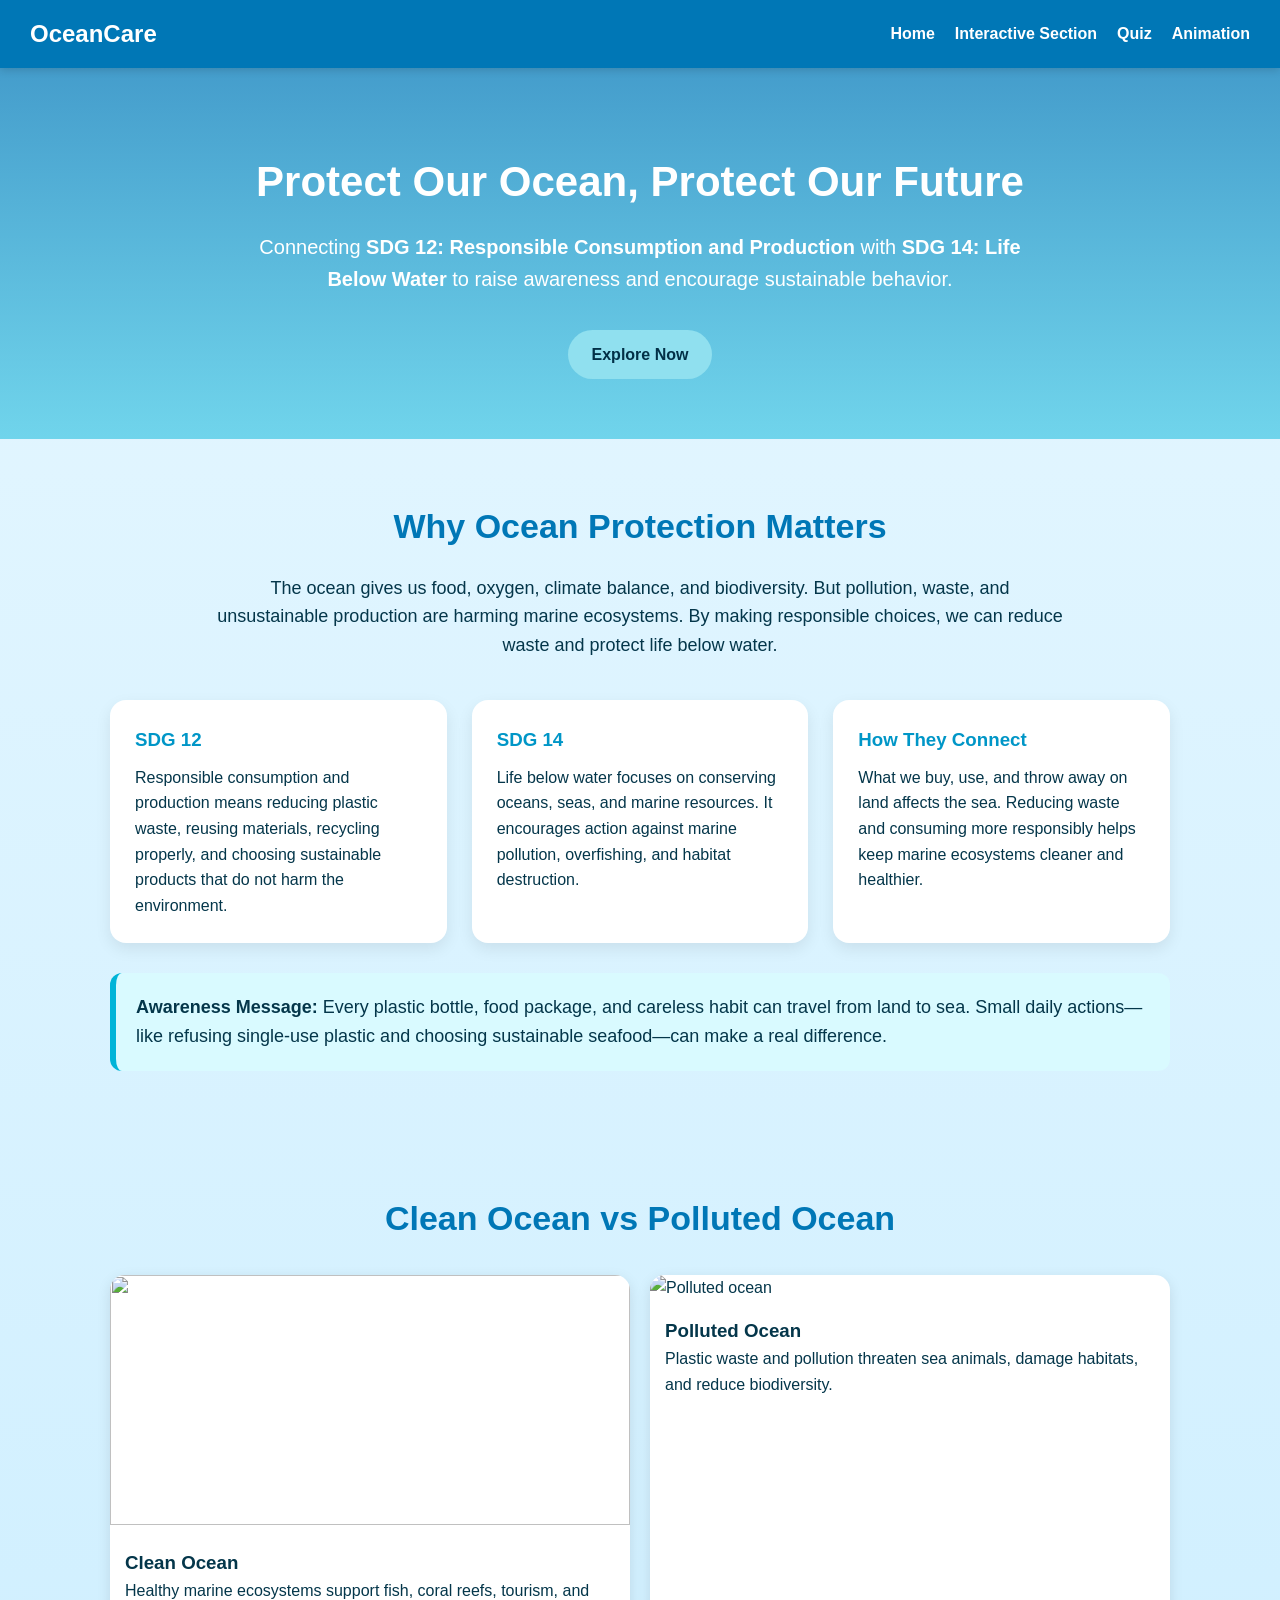
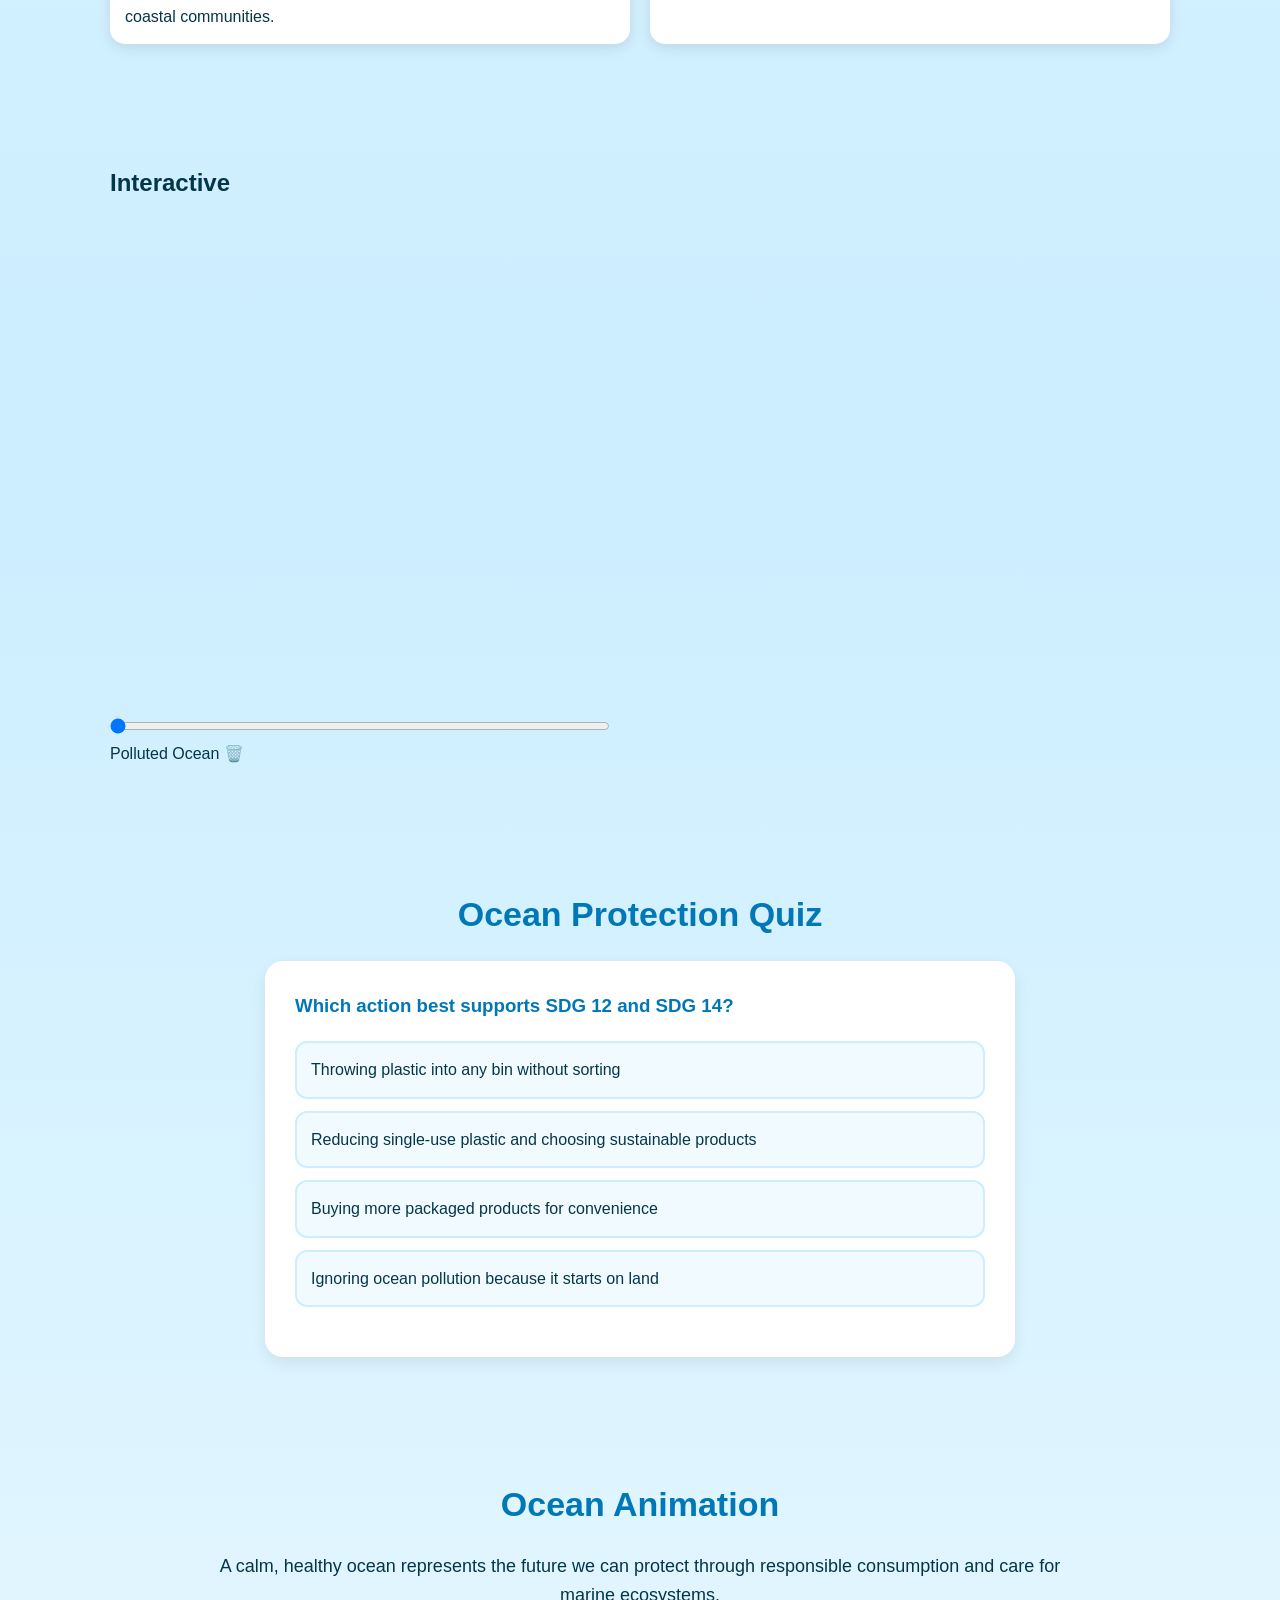
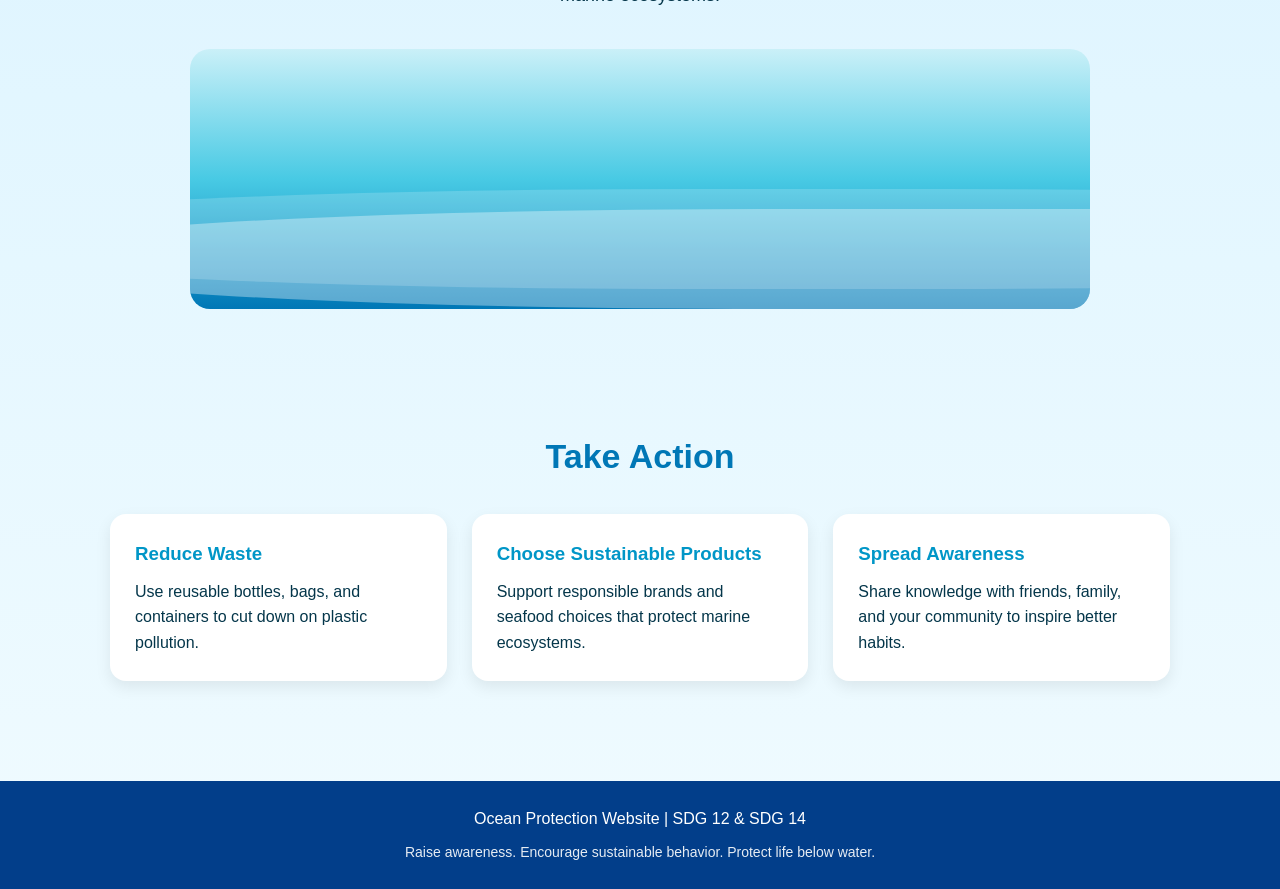
==== index.html @ c3609b90 "Update index.html" ====
<!DOCTYPE html>
<html lang="en">
<head>
  <meta charset="UTF-8" />
  <meta name="viewport" content="width=device-width, initial-scale=1.0" />
  <title>Ocean Protection | SDG 12 & SDG 14</title>
  <style>
    * {
      margin: 0;
      padding: 0;
      box-sizing: border-box;
      scroll-behavior: smooth;
      font-family: Arial, sans-serif;
    }

    body {
      background: linear-gradient(to bottom, #e6f7ff, #cceeff, #f0fbff);
      color: #04364a;
      line-height: 1.6;
    }

    nav {
      position: sticky;
      top: 0;
      z-index: 1000;
      background: #0077b6;
      padding: 15px 30px;
      display: flex;
      justify-content: space-between;
      align-items: center;
      box-shadow: 0 2px 8px rgba(0,0,0,0.15);
    }

    nav h1 {
      color: white;
      font-size: 24px;
    }

    nav ul {
      list-style: none;
      display: flex;
      gap: 20px;
    }

    nav ul li a {
      text-decoration: none;
      color: white;
      font-weight: bold;
      transition: 0.3s;
    }

    nav ul li a:hover {
      color: #caf0f8;
    }

    header {
      text-align: center;
      padding: 80px 20px 60px;
      background: linear-gradient(rgba(0,119,182,0.7), rgba(0,180,216,0.5)),
        url('[images.unsplash.com](https://images.unsplash.com/photo-1507525428034-b723cf961d3e?auto=format&fit=crop&w=1400&q=80)') center/cover no-repeat;
      color: white;
    }

    header h2 {
      font-size: 42px;
      margin-bottom: 15px;
    }

    header p {
      font-size: 20px;
      max-width: 800px;
      margin: 0 auto 20px;
    }

    .btn {
      display: inline-block;
      margin-top: 15px;
      background: #90e0ef;
      color: #023047;
      padding: 12px 24px;
      border-radius: 30px;
      text-decoration: none;
      font-weight: bold;
      transition: 0.3s;
    }

    .btn:hover {
      background: #caf0f8;
      transform: scale(1.05);
    }

    section {
      padding: 60px 20px;
      max-width: 1100px;
      margin: auto;
    }

    h2.section-title {
      text-align: center;
      font-size: 34px;
      margin-bottom: 20px;
      color: #0077b6;
    }

    .intro-text {
      text-align: center;
      max-width: 850px;
      margin: 0 auto 40px;
      font-size: 18px;
    }

    .cards {
      display: grid;
      grid-template-columns: repeat(auto-fit, minmax(260px, 1fr));
      gap: 25px;
      margin-top: 30px;
    }

    .card {
      background: white;
      border-radius: 16px;
      padding: 25px;
      box-shadow: 0 6px 16px rgba(0,0,0,0.08);
      transition: transform 0.3s;
    }

    .card:hover {
      transform: translateY(-6px);
    }

    .card h3 {
      color: #0096c7;
      margin-bottom: 10px;
    }

    .awareness-box {
      background: #d9faff;
      border-left: 6px solid #00b4d8;
      padding: 20px;
      border-radius: 12px;
      margin-top: 30px;
      font-size: 18px;
    }

    .image-row {
      display: grid;
      grid-template-columns: repeat(auto-fit, minmax(280px, 1fr));
      gap: 20px;
      margin-top: 30px;
    }

    .image-card {
      background: white;
      border-radius: 15px;
      overflow: hidden;
      box-shadow: 0 4px 14px rgba(0,0,0,0.1);
    }

    .image-card img {
      width: 100%;
      height: 250px;
      object-fit: cover;
    }

    .image-card .caption {
      padding: 15px;
    }

    .interactive-box {
      background: white;
      border-radius: 18px;
      padding: 30px;
      box-shadow: 0 6px 16px rgba(0,0,0,0.08);
    }

    .slider-container {
      margin-top: 30px;
      text-align: center;
    }

    .compare-image {
      width: 100%;
      max-width: 700px;
      height: 400px;
      margin: 20px auto;
      border-radius: 18px;
      background-size: cover;
      background-position: center;
      transition: background-image 0.4s ease;
      box-shadow: 0 6px 18px rgba(0,0,0,0.15);
    }

    input[type="range"] {
      width: 80%;
      max-width: 500px;
    }

    .quiz-box {
      background: white;
      border-radius: 18px;
      padding: 30px;
      box-shadow: 0 6px 16px rgba(0,0,0,0.08);
      max-width: 750px;
      margin: auto;
    }

    .quiz-box h3 {
      margin-bottom: 20px;
      color: #0077b6;
    }

    .quiz-option {
      display: block;
      background: #f1fbff;
      border: 2px solid #ccefff;
      padding: 14px;
      border-radius: 12px;
      margin: 12px 0;
      cursor: pointer;
      transition: 0.3s;
    }

    .quiz-option:hover {
      background: #dff6ff;
    }

    #quiz-result {
      margin-top: 20px;
      font-weight: bold;
      font-size: 18px;
    }

    .animation-section {
      text-align: center;
    }

    .ocean-scene {
      position: relative;
      width: 100%;
      max-width: 900px;
      height: 260px;
      margin: 30px auto 0;
      border-radius: 20px;
      overflow: hidden;
      background: linear-gradient(to top, #0077b6, #48cae4, #caf0f8);
    }

    .wave {
      position: absolute;
      width: 200%;
      height: 100px;
      background: rgba(255,255,255,0.35);
      border-radius: 43%;
      animation: waveMove 8s linear infinite;
    }

    .wave1 {
      bottom: 0;
      left: -20%;
    }

    .wave2 {
      bottom: 20px;
      left: -30%;
      opacity: 0.5;
      animation-duration: 12s;
    }

    .fish {
      position: absolute;
      font-size: 40px;
      animation: swim 10s linear infinite;
    }

    .fish1 {
      top: 70px;
      left: -10%;
    }

    .fish2 {
      top: 140px;
      left: -20%;
      animation-duration: 14s;
    }

    @keyframes waveMove {
      from { transform: translateX(0); }
      to { transform: translateX(-50%); }
    }

    @keyframes swim {
      from { transform: translateX(0); }
      to { transform: translateX(1200px); }
    }

    footer {
      text-align: center;
      background: #023e8a;
      color: white;
      padding: 25px;
      margin-top: 40px;
    }

    .small-note {
      font-size: 14px;
      margin-top: 10px;
      opacity: 0.9;
    }

    @media (max-width: 768px) {
      nav {
        flex-direction: column;
        gap: 10px;
      }

      nav ul {
        flex-wrap: wrap;
        justify-content: center;
      }

      header h2 {
        font-size: 30px;
      }

      header p {
        font-size: 17px;
      }
    }
  </style>
</head>
<body>

  <nav>
    <h1>OceanCare</h1>
    <ul>
      <li><a href="#home">Home</a></li>
      <li><a href="#interactive">Interactive Section</a></li>
      <li><a href="#quiz">Quiz</a></li>
      <li><a href="#animation">Animation</a></li>
    </ul>
  </nav>

  <header id="home">
    <h2>Protect Our Ocean, Protect Our Future</h2>
    <p>
      Connecting <strong>SDG 12: Responsible Consumption and Production</strong> with
      <strong>SDG 14: Life Below Water</strong> to raise awareness and encourage sustainable behavior.
    </p>
    <a href="#interactive" class="btn">Explore Now</a>
  </header>

  <section>
    <h2 class="section-title">Why Ocean Protection Matters</h2>
    <p class="intro-text">
      The ocean gives us food, oxygen, climate balance, and biodiversity. But pollution, waste,
      and unsustainable production are harming marine ecosystems. By making responsible choices,
      we can reduce waste and protect life below water.
    </p>

    <div class="cards">
      <div class="card">
        <h3>SDG 12</h3>
        <p>
          Responsible consumption and production means reducing plastic waste, reusing materials,
          recycling properly, and choosing sustainable products that do not harm the environment.
        </p>
      </div>

      <div class="card">
        <h3>SDG 14</h3>
        <p>
          Life below water focuses on conserving oceans, seas, and marine resources. It encourages
          action against marine pollution, overfishing, and habitat destruction.
        </p>
      </div>

      <div class="card">
        <h3>How They Connect</h3>
        <p>
          What we buy, use, and throw away on land affects the sea. Reducing waste and consuming
          more responsibly helps keep marine ecosystems cleaner and healthier.
        </p>
      </div>
    </div>

    <div class="awareness-box">
      <strong>Awareness Message:</strong> Every plastic bottle, food package, and careless habit
      can travel from land to sea. Small daily actions—like refusing single-use plastic and choosing
      sustainable seafood—can make a real difference.
    </div>
  </section>

  <section>
    <h2 class="section-title">Clean Ocean vs Polluted Ocean</h2>

    <div class="image-row">
      <div class="image-card">
        <img src="https://dynamic-media-cdn.tripadvisor.com/media/photo-o/21/6b/eb/54/very-clean-beach-and.jpg?w=900&h=500&s=1">
        <div class="caption">
          <h3>Clean Ocean</h3>
          <p>Healthy marine ecosystems support fish, coral reefs, tourism, and coastal communities.</p>
        </div>
      </div>

      <div class="image-card">
        <img src="https://cleanwater.org/sites/default/files/images/actions/RI_plastic%20on%20beach_canva.jpg" alt="Polluted ocean">
        <div class="caption">
          <h3>Polluted Ocean</h3>
          <p>Plastic waste and pollution threaten sea animals, damage habitats, and reduce biodiversity.</p>
        </div>
      </div>
    </div>
  </section>

 <section id="interactive">
    <h2>Interactive</h2>

    <div style="position: relative; width: 100%; height: 500px; overflow: hidden; border-radius: 10px;">
    
      <div style="position: absolute; width: 100%; height: 100%; background-image: url('https://images.theconversation.com/files/178220/original/file-20170714-14254-10i1c3m.jpg?ixlib=rb-4.1.0&q=45&auto=format&w=1000&fit=clip'); background-size: cover; background-position: center;"></div>

      <div id="compareImage" style="position: absolute; width: 100%; height: 100%; background-image: url('https://images.theconversation.com/files/178221/original/file-20170714-14287-8jwo9p.jpg?ixlib=rb-4.1.0&q=45&auto=format&w=1000&fit=clip'); background-size: cover; background-position: center; clip-path: inset(0 100% 0 0); border-right: 2px solid white;"></div>
    
    </div>

    <input type="range" id="slider" min="0" max="100" value="0" style="width: 100%; margin-top: 15px;"
      oninput="
        const val = this.value;
        document.getElementById('compareImage').style.clipPath = 'inset(0 ' + (100 - val) + '% 0 0)';
        document.getElementById('text').innerText = val > 50 ? 'Clean Ocean 🌊' : 'Polluted Ocean 🗑️';
      ">

    <p id="text">Polluted Ocean 🗑️</p>
  </section>
  <section id="quiz">
    <h2 class="section-title">Ocean Protection Quiz</h2>
    <div class="quiz-box">
      <h3>Which action best supports SDG 12 and SDG 14?</h3>

      <div class="quiz-option" onclick="checkAnswer(false)">
        Throwing plastic into any bin without sorting
      </div>

      <div class="quiz-option" onclick="checkAnswer(true)">
        Reducing single-use plastic and choosing sustainable products
      </div>

      <div class="quiz-option" onclick="checkAnswer(false)">
        Buying more packaged products for convenience
      </div>

      <div class="quiz-option" onclick="checkAnswer(false)">
        Ignoring ocean pollution because it starts on land
      </div>

      <p id="quiz-result"></p>
    </div>
  </section>

  <section id="animation" class="animation-section">
    <h2 class="section-title">Ocean Animation</h2>
    <p class="intro-text">
      A calm, healthy ocean represents the future we can protect through responsible consumption and care for marine ecosystems.
    </p>

    <div class="ocean-scene">
      <div class="fish fish1">🐟</div>
      <div class="fish fish2">🐠</div>
      <div class="wave wave1"></div>
      <div class="wave wave2"></div>
    </div>
  </section>

  <section>
    <h2 class="section-title">Take Action</h2>
    <div class="cards">
      <div class="card">
        <h3>Reduce Waste</h3>
        <p>Use reusable bottles, bags, and containers to cut down on plastic pollution.</p>
      </div>

      <div class="card">
        <h3>Choose Sustainable Products</h3>
        <p>Support responsible brands and seafood choices that protect marine ecosystems.</p>
      </div>

      <div class="card">
        <h3>Spread Awareness</h3>
        <p>Share knowledge with friends, family, and your community to inspire better habits.</p>
      </div>
    </div>
  </section>

  <footer>
    <p>Ocean Protection Website | SDG 12 & SDG 14</p>
    <p class="small-note">Raise awareness. Encourage sustainable behavior. Protect life below water.</p>
  </footer>

  <script>
    const slider = document.getElementById("pollutionSlider");
    const compareImage = document.getElementById("compareImage");
    const sliderText = document.getElementById("sliderText");

    slider.addEventListener("input", function () {
      if (slider.value < 50) {
        compareImage.style.backgroundImage =
          "url('https://images.theconversation.com/files/178220/original/file-20170714-14254-10i1c3m.jpg?ixlib=rb-4.1.0&q=45&auto=format&w=1000&fit=clip')";
        sliderText.innerHTML = "Status: Clean Ocean 🌊";
      } else {
        compareImage.style.backgroundImage =
          "url('https://images.theconversation.com/files/178221/original/file-20170714-14287-8jwo9p.jpg?ixlib=rb-4.1.0&q=45&auto=format&w=1000&fit=clip')";
        sliderText.innerHTML = "Status: Polluted Ocean 🗑️";
      }
    });

    function checkAnswer(correct) {
      const result = document.getElementById("quiz-result");
      if (correct) {
        result.innerHTML = "Correct! Responsible consumption helps protect marine life.";
        result.style.color = "green";
      } else {
        result.innerHTML = "Not quite. Think about actions that reduce waste and protect the ocean.";
        result.style.color = "red";
      }
    }
  </script>

</body>
</html>
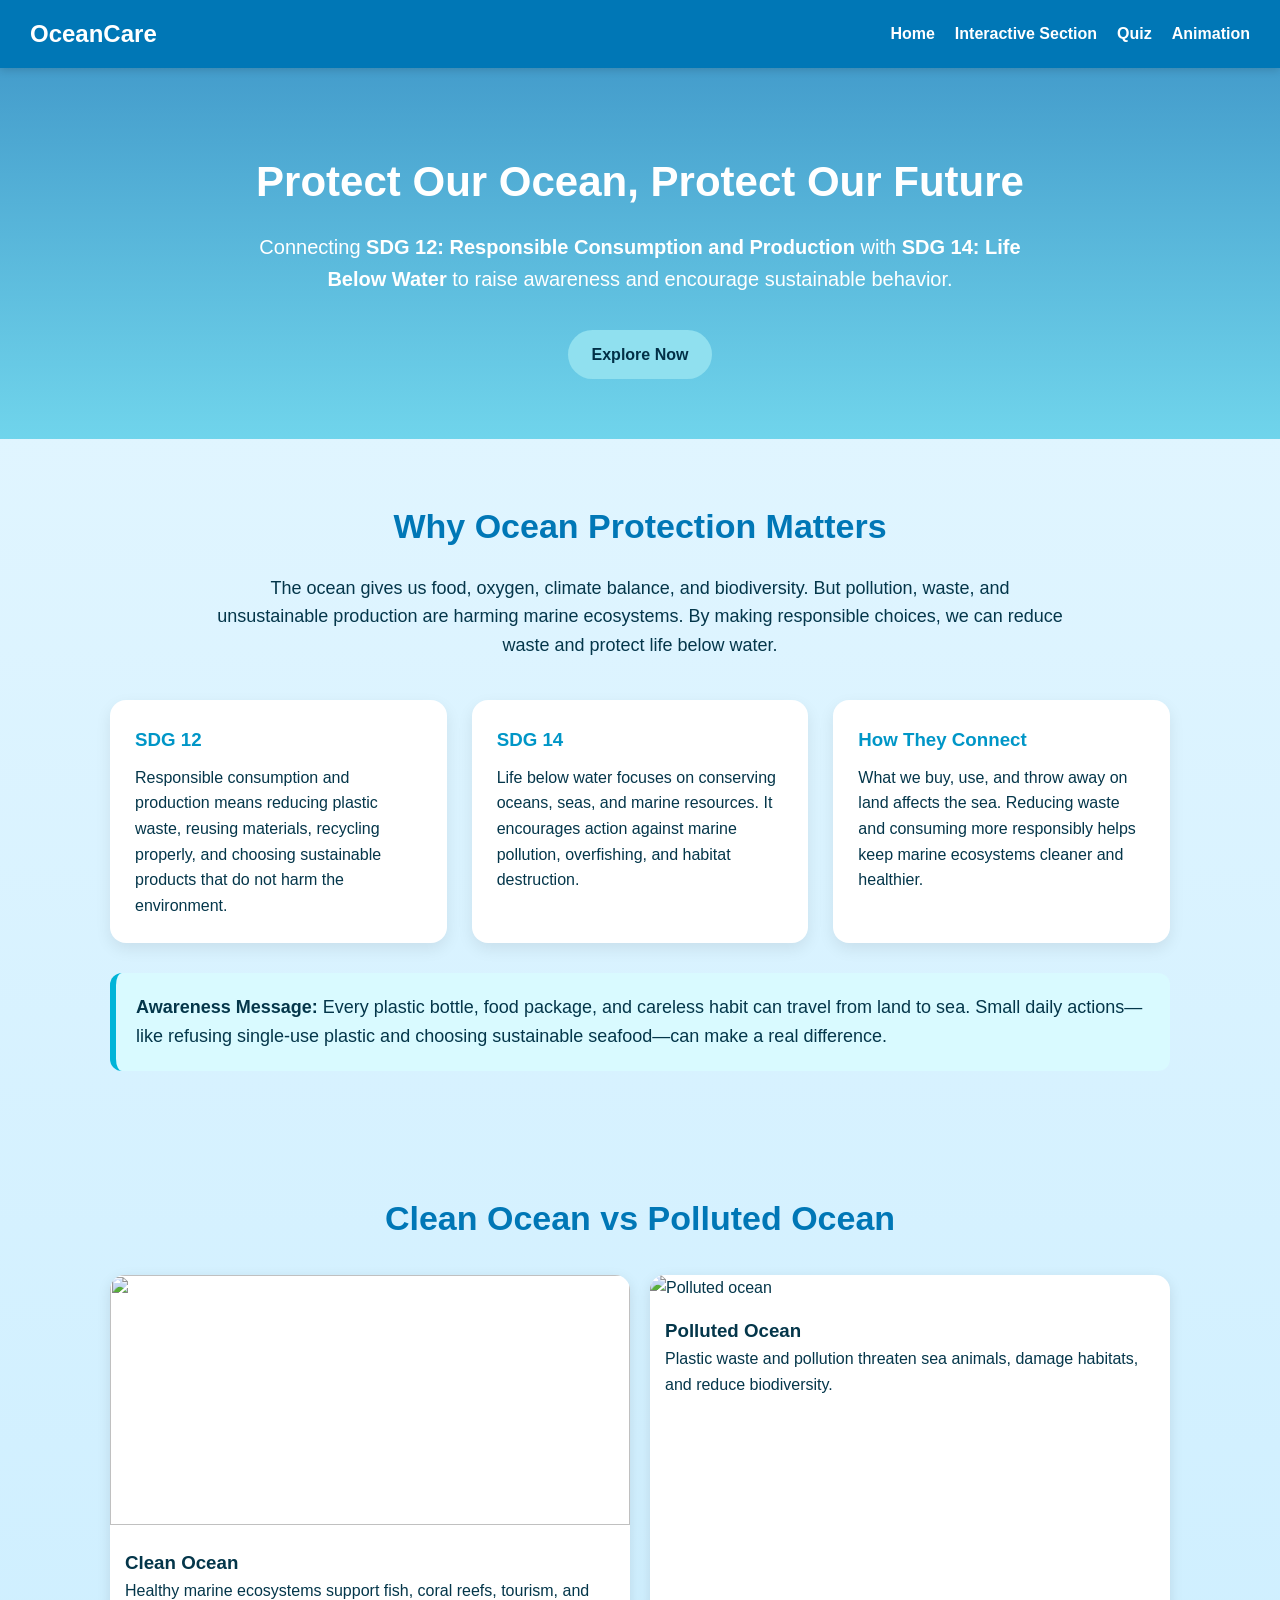
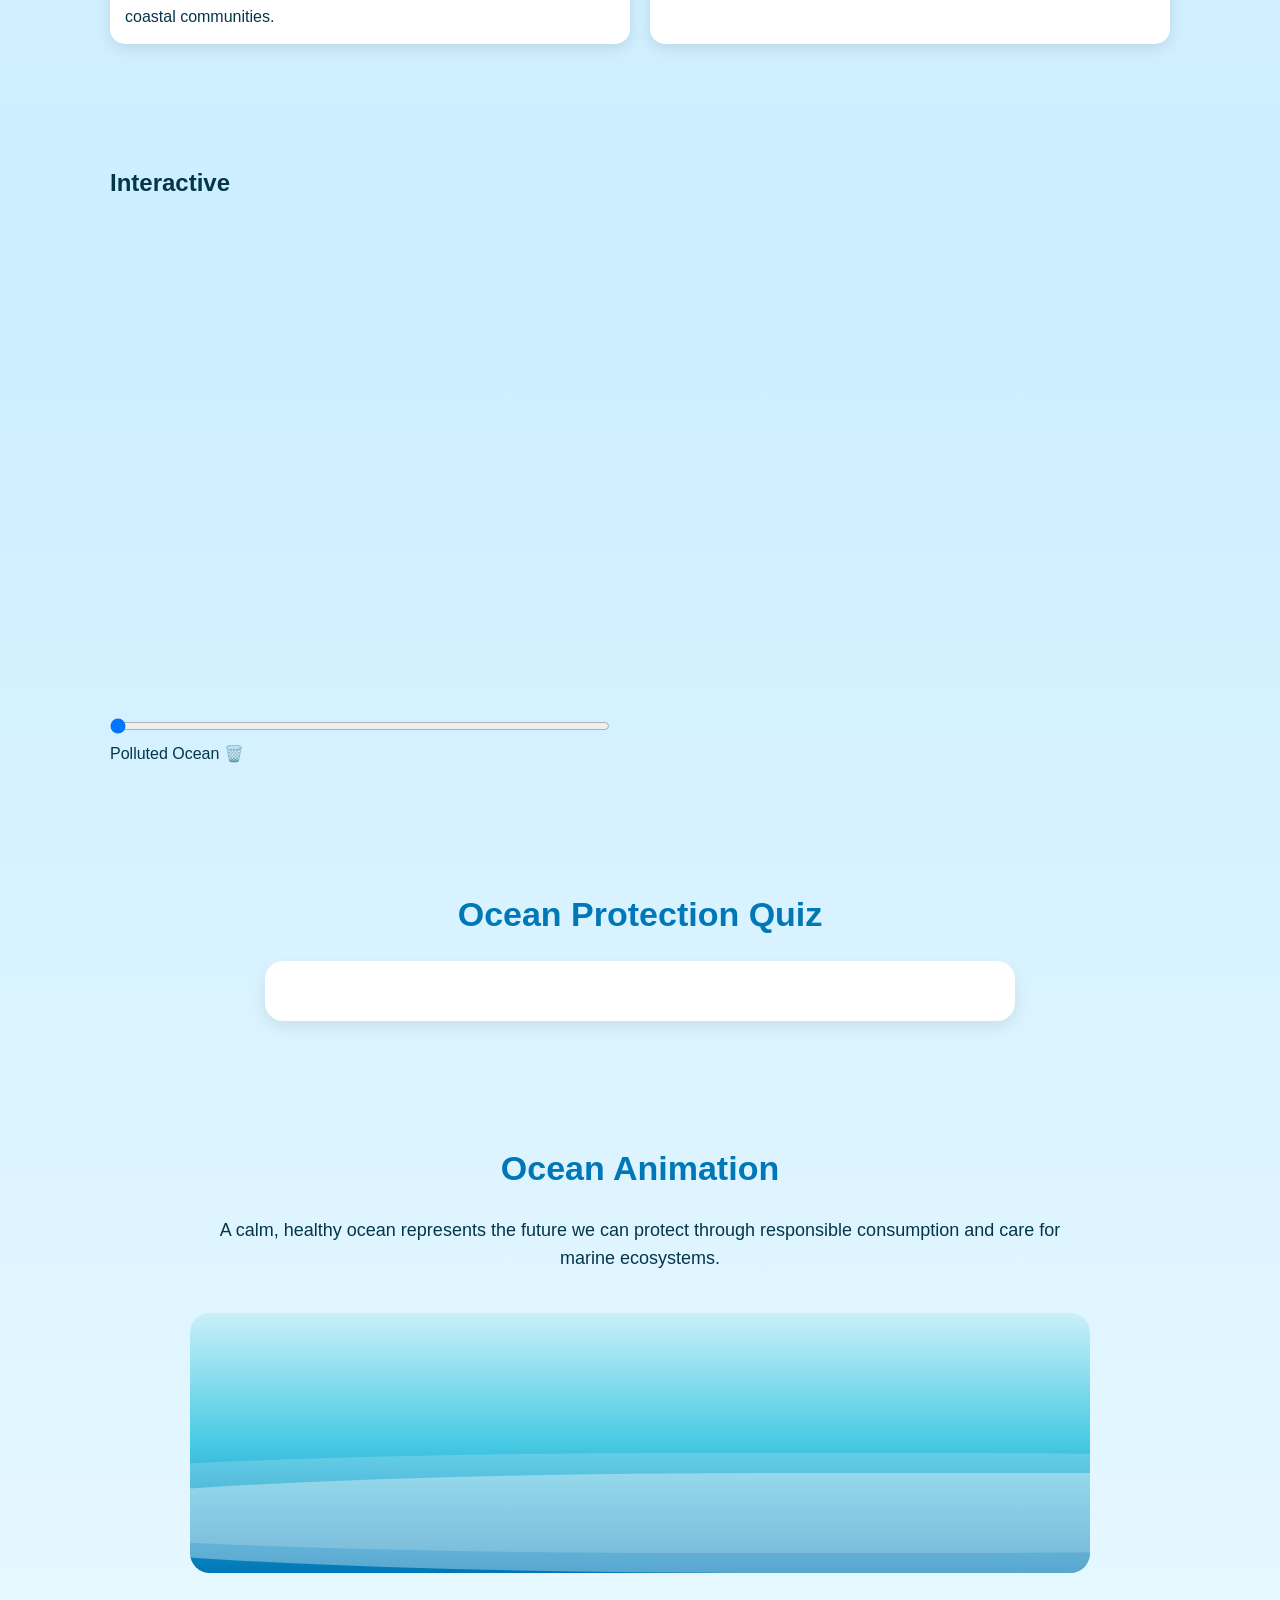
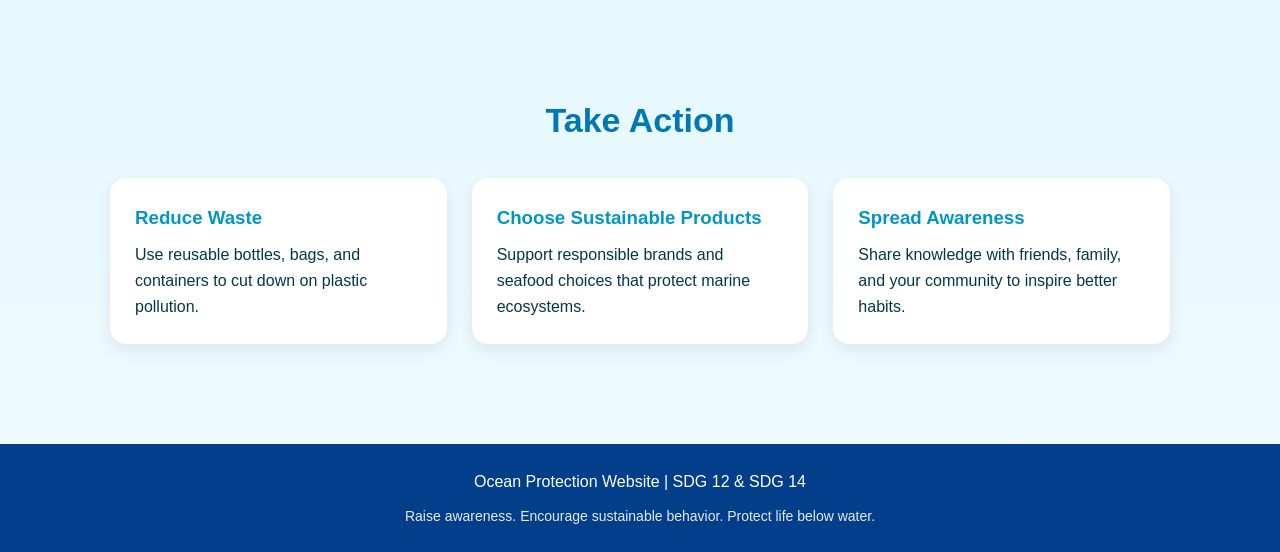
==== commit ec0fac9f: "Update index.html" ====
--- a/index.html
+++ b/index.html
@@ -432,30 +432,24 @@
 
     <p id="text">Polluted Ocean 🗑️</p>
   </section>
-  <section id="quiz">
-    <h2 class="section-title">Ocean Protection Quiz</h2>
-    <div class="quiz-box">
-      <h3>Which action best supports SDG 12 and SDG 14?</h3>
-
-      <div class="quiz-option" onclick="checkAnswer(false)">
-        Throwing plastic into any bin without sorting
-      </div>
-
-      <div class="quiz-option" onclick="checkAnswer(true)">
-        Reducing single-use plastic and choosing sustainable products
-      </div>
-
-      <div class="quiz-option" onclick="checkAnswer(false)">
-        Buying more packaged products for convenience
-      </div>
-
-      <div class="quiz-option" onclick="checkAnswer(false)">
-        Ignoring ocean pollution because it starts on land
-      </div>
-
-      <p id="quiz-result"></p>
-    </div>
-  </section>
+<section id="quiz">
+  <h2 class="section-title">Ocean Protection Quiz</h2>
+  
+  <!-- 測驗進度顯示 -->
+  <p id="quiz-progress" style="text-align:center; color:#666; margin-bottom: 10px;"></p>
+
+  <div class="quiz-box" id="quiz-container">
+    <!-- JavaScript 會在這裡動態產生題目 -->
+  </div>
+
+  <!-- 結果顯示區 (預設隱藏) -->
+  <div id="quiz-summary" class="quiz-box" style="display:none;">
+    <h3 id="final-score-title">Quiz Completed!</h3>
+    <p id="final-score-text" style="font-size: 28px; font-weight: bold; color: #0077b6; text-align: center; margin: 20px 0;"></p>
+    <p id="feedback-message" style="text-align: center; margin-bottom: 20px;"></p>
+    <button onclick="OceanQuiz.init()" class="quiz-option" style="text-align:center; width:100%; background:#0077b6; color:white;">Try Again</button>
+  </div>
+</section>
 
   <section id="animation" class="animation-section">
     <h2 class="section-title">Ocean Animation</h2>
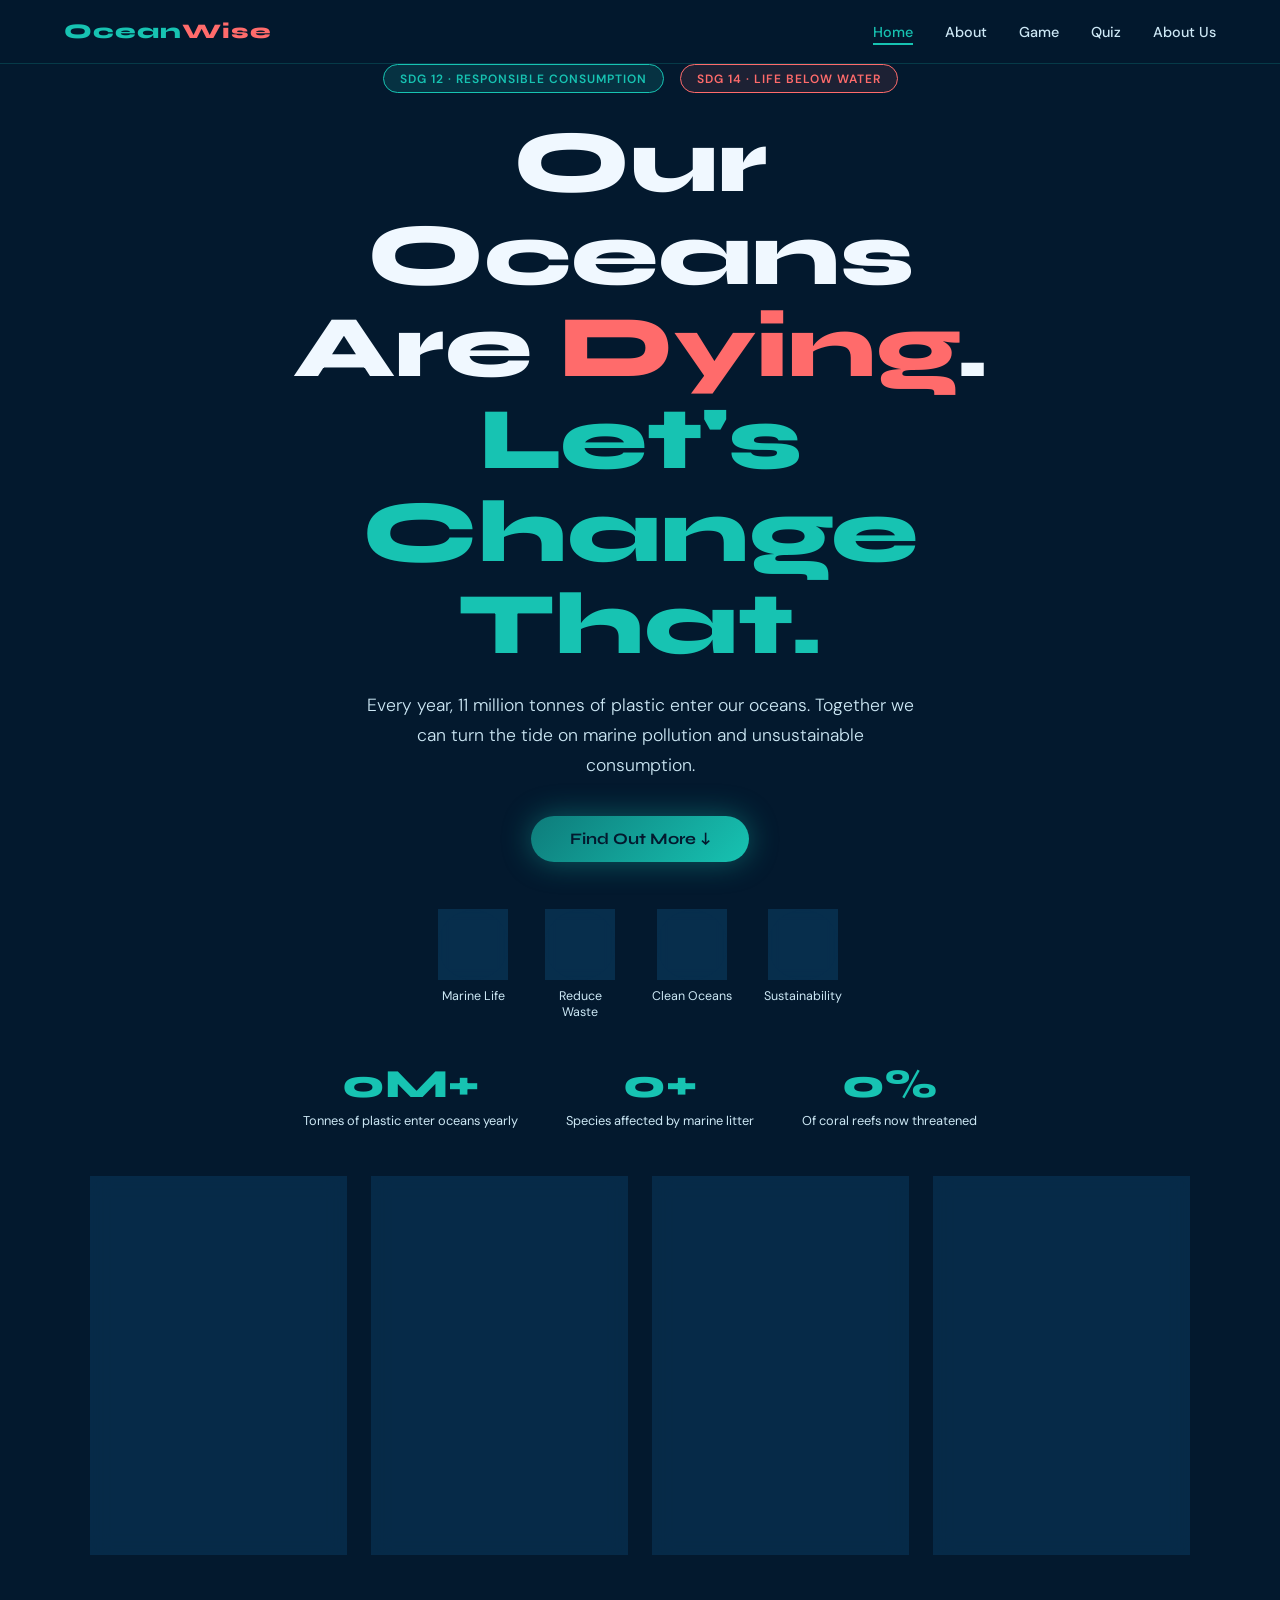
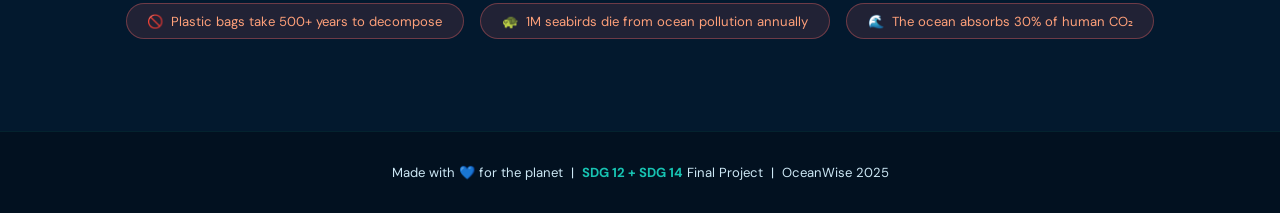
==== commit f2f462a6: "Update and rename home.html to index.html" ====
--- a/index.html
+++ b/index.html
@@ -1,523 +1,115 @@
 <!DOCTYPE html>
 <html lang="en">
 <head>
-  <meta charset="UTF-8" />
-  <meta name="viewport" content="width=device-width, initial-scale=1.0" />
-  <title>Ocean Protection | SDG 12 & SDG 14</title>
-  <style>
-    * {
-      margin: 0;
-      padding: 0;
-      box-sizing: border-box;
-      scroll-behavior: smooth;
-      font-family: Arial, sans-serif;
-    }
-
-    body {
-      background: linear-gradient(to bottom, #e6f7ff, #cceeff, #f0fbff);
-      color: #04364a;
-      line-height: 1.6;
-    }
-
-    nav {
-      position: sticky;
-      top: 0;
-      z-index: 1000;
-      background: #0077b6;
-      padding: 15px 30px;
-      display: flex;
-      justify-content: space-between;
-      align-items: center;
-      box-shadow: 0 2px 8px rgba(0,0,0,0.15);
-    }
-
-    nav h1 {
-      color: white;
-      font-size: 24px;
-    }
-
-    nav ul {
-      list-style: none;
-      display: flex;
-      gap: 20px;
-    }
-
-    nav ul li a {
-      text-decoration: none;
-      color: white;
-      font-weight: bold;
-      transition: 0.3s;
-    }
-
-    nav ul li a:hover {
-      color: #caf0f8;
-    }
-
-    header {
-      text-align: center;
-      padding: 80px 20px 60px;
-      background: linear-gradient(rgba(0,119,182,0.7), rgba(0,180,216,0.5)),
-        url('[images.unsplash.com](https://images.unsplash.com/photo-1507525428034-b723cf961d3e?auto=format&fit=crop&w=1400&q=80)') center/cover no-repeat;
-      color: white;
-    }
-
-    header h2 {
-      font-size: 42px;
-      margin-bottom: 15px;
-    }
-
-    header p {
-      font-size: 20px;
-      max-width: 800px;
-      margin: 0 auto 20px;
-    }
-
-    .btn {
-      display: inline-block;
-      margin-top: 15px;
-      background: #90e0ef;
-      color: #023047;
-      padding: 12px 24px;
-      border-radius: 30px;
-      text-decoration: none;
-      font-weight: bold;
-      transition: 0.3s;
-    }
-
-    .btn:hover {
-      background: #caf0f8;
-      transform: scale(1.05);
-    }
-
-    section {
-      padding: 60px 20px;
-      max-width: 1100px;
-      margin: auto;
-    }
-
-    h2.section-title {
-      text-align: center;
-      font-size: 34px;
-      margin-bottom: 20px;
-      color: #0077b6;
-    }
-
-    .intro-text {
-      text-align: center;
-      max-width: 850px;
-      margin: 0 auto 40px;
-      font-size: 18px;
-    }
-
-    .cards {
-      display: grid;
-      grid-template-columns: repeat(auto-fit, minmax(260px, 1fr));
-      gap: 25px;
-      margin-top: 30px;
-    }
-
-    .card {
-      background: white;
-      border-radius: 16px;
-      padding: 25px;
-      box-shadow: 0 6px 16px rgba(0,0,0,0.08);
-      transition: transform 0.3s;
-    }
-
-    .card:hover {
-      transform: translateY(-6px);
-    }
-
-    .card h3 {
-      color: #0096c7;
-      margin-bottom: 10px;
-    }
-
-    .awareness-box {
-      background: #d9faff;
-      border-left: 6px solid #00b4d8;
-      padding: 20px;
-      border-radius: 12px;
-      margin-top: 30px;
-      font-size: 18px;
-    }
-
-    .image-row {
-      display: grid;
-      grid-template-columns: repeat(auto-fit, minmax(280px, 1fr));
-      gap: 20px;
-      margin-top: 30px;
-    }
-
-    .image-card {
-      background: white;
-      border-radius: 15px;
-      overflow: hidden;
-      box-shadow: 0 4px 14px rgba(0,0,0,0.1);
-    }
-
-    .image-card img {
-      width: 100%;
-      height: 250px;
-      object-fit: cover;
-    }
-
-    .image-card .caption {
-      padding: 15px;
-    }
-
-    .interactive-box {
-      background: white;
-      border-radius: 18px;
-      padding: 30px;
-      box-shadow: 0 6px 16px rgba(0,0,0,0.08);
-    }
-
-    .slider-container {
-      margin-top: 30px;
-      text-align: center;
-    }
-
-    .compare-image {
-      width: 100%;
-      max-width: 700px;
-      height: 400px;
-      margin: 20px auto;
-      border-radius: 18px;
-      background-size: cover;
-      background-position: center;
-      transition: background-image 0.4s ease;
-      box-shadow: 0 6px 18px rgba(0,0,0,0.15);
-    }
-
-    input[type="range"] {
-      width: 80%;
-      max-width: 500px;
-    }
-
-    .quiz-box {
-      background: white;
-      border-radius: 18px;
-      padding: 30px;
-      box-shadow: 0 6px 16px rgba(0,0,0,0.08);
-      max-width: 750px;
-      margin: auto;
-    }
-
-    .quiz-box h3 {
-      margin-bottom: 20px;
-      color: #0077b6;
-    }
-
-    .quiz-option {
-      display: block;
-      background: #f1fbff;
-      border: 2px solid #ccefff;
-      padding: 14px;
-      border-radius: 12px;
-      margin: 12px 0;
-      cursor: pointer;
-      transition: 0.3s;
-    }
-
-    .quiz-option:hover {
-      background: #dff6ff;
-    }
-
-    #quiz-result {
-      margin-top: 20px;
-      font-weight: bold;
-      font-size: 18px;
-    }
-
-    .animation-section {
-      text-align: center;
-    }
-
-    .ocean-scene {
-      position: relative;
-      width: 100%;
-      max-width: 900px;
-      height: 260px;
-      margin: 30px auto 0;
-      border-radius: 20px;
-      overflow: hidden;
-      background: linear-gradient(to top, #0077b6, #48cae4, #caf0f8);
-    }
-
-    .wave {
-      position: absolute;
-      width: 200%;
-      height: 100px;
-      background: rgba(255,255,255,0.35);
-      border-radius: 43%;
-      animation: waveMove 8s linear infinite;
-    }
-
-    .wave1 {
-      bottom: 0;
-      left: -20%;
-    }
-
-    .wave2 {
-      bottom: 20px;
-      left: -30%;
-      opacity: 0.5;
-      animation-duration: 12s;
-    }
-
-    .fish {
-      position: absolute;
-      font-size: 40px;
-      animation: swim 10s linear infinite;
-    }
-
-    .fish1 {
-      top: 70px;
-      left: -10%;
-    }
-
-    .fish2 {
-      top: 140px;
-      left: -20%;
-      animation-duration: 14s;
-    }
-
-    @keyframes waveMove {
-      from { transform: translateX(0); }
-      to { transform: translateX(-50%); }
-    }
-
-    @keyframes swim {
-      from { transform: translateX(0); }
-      to { transform: translateX(1200px); }
-    }
-
-    footer {
-      text-align: center;
-      background: #023e8a;
-      color: white;
-      padding: 25px;
-      margin-top: 40px;
-    }
-
-    .small-note {
-      font-size: 14px;
-      margin-top: 10px;
-      opacity: 0.9;
-    }
-
-    @media (max-width: 768px) {
-      nav {
-        flex-direction: column;
-        gap: 10px;
-      }
-
-      nav ul {
-        flex-wrap: wrap;
-        justify-content: center;
-      }
-
-      header h2 {
-        font-size: 30px;
-      }
-
-      header p {
-        font-size: 17px;
-      }
-    }
-  </style>
+<meta charset="UTF-8">
+<meta name="viewport" content="width=device-width, initial-scale=1.0">
+<title>OceanWise — SDG 12 & 14</title>
+<link href="https://fonts.googleapis.com/css2?family=Syne:wght@400;600;700;800&family=DM+Sans:ital,wght@0,300;0,400;0,500;1,300&display=swap" rel="stylesheet">
+<link rel="stylesheet" href="home.css">
 </head>
 <body>
-
-  <nav>
-    <h1>OceanCare</h1>
-    <ul>
-      <li><a href="#home">Home</a></li>
-      <li><a href="#interactive">Interactive Section</a></li>
-      <li><a href="#quiz">Quiz</a></li>
-      <li><a href="#animation">Animation</a></li>
-    </ul>
-  </nav>
-
-  <header id="home">
-    <h2>Protect Our Ocean, Protect Our Future</h2>
-    <p>
-      Connecting <strong>SDG 12: Responsible Consumption and Production</strong> with
-      <strong>SDG 14: Life Below Water</strong> to raise awareness and encourage sustainable behavior.
-    </p>
-    <a href="#interactive" class="btn">Explore Now</a>
-  </header>
-
-  <section>
-    <h2 class="section-title">Why Ocean Protection Matters</h2>
-    <p class="intro-text">
-      The ocean gives us food, oxygen, climate balance, and biodiversity. But pollution, waste,
-      and unsustainable production are harming marine ecosystems. By making responsible choices,
-      we can reduce waste and protect life below water.
-    </p>
-
-    <div class="cards">
-      <div class="card">
-        <h3>SDG 12</h3>
-        <p>
-          Responsible consumption and production means reducing plastic waste, reusing materials,
-          recycling properly, and choosing sustainable products that do not harm the environment.
-        </p>
-      </div>
-
-      <div class="card">
-        <h3>SDG 14</h3>
-        <p>
-          Life below water focuses on conserving oceans, seas, and marine resources. It encourages
-          action against marine pollution, overfishing, and habitat destruction.
-        </p>
-      </div>
-
-      <div class="card">
-        <h3>How They Connect</h3>
-        <p>
-          What we buy, use, and throw away on land affects the sea. Reducing waste and consuming
-          more responsibly helps keep marine ecosystems cleaner and healthier.
-        </p>
-      </div>
+ 
+<nav>
+  <a href="index.html" class="nav-logo">Ocean<span>Wise</span></a>
+  <ul class="nav-links" id="navLinks">
+    <li><a href="index.html" class="active">Home</a></li>
+    <li><a href="about.html">About</a></li>
+    <li><a href="game.html">Game</a></li>
+    <li><a href="quiz.html">Quiz</a></li>
+    <li><a href="aboutus.html">About Us</a></li>
+  </ul>
+  <div class="nav-burger" onclick="document.getElementById('navLinks').classList.toggle('open')">
+    <span></span><span></span><span></span>
+  </div>
+</nav>
+ 
+<section id="home">
+  <canvas id="wave-canvas"></canvas>
+ 
+  <!-- Hero -->
+  <div class="home-content">
+    <div class="sdg-badges">
+      <div class="badge">SDG 12 · Responsible Consumption</div>
+      <div class="badge coral">SDG 14 · Life Below Water</div>
     </div>
-
-    <div class="awareness-box">
-      <strong>Awareness Message:</strong> Every plastic bottle, food package, and careless habit
-      can travel from land to sea. Small daily actions—like refusing single-use plastic and choosing
-      sustainable seafood—can make a real difference.
+    <h1 class="home-title">
+      Our Oceans<br>Are <span class="accent2">Dying</span>.<br>
+      <span class="accent">Let's Change That.</span>
+    </h1>
+    <p class="home-sub">Every year, 11 million tonnes of plastic enter our oceans. Together we can turn the tide on marine pollution and unsustainable consumption.</p>
+    <a href="about.html" class="btn-primary">Find Out More ↓</a>
+  </div>
+ 
+  <!-- Floating icons -->
+  <div class="icons-row">
+    <div class="icon-item"><div class="icon-circle">🐋</div><div class="icon-label">Marine Life</div></div>
+    <div class="icon-item"><div class="icon-circle">♻️</div><div class="icon-label">Reduce Waste</div></div>
+    <div class="icon-item"><div class="icon-circle">🌊</div><div class="icon-label">Clean Oceans</div></div>
+    <div class="icon-item"><div class="icon-circle">🌱</div><div class="icon-label">Sustainability</div></div>
+  </div>
+ 
+  <!-- Counters -->
+  <div class="counters">
+    <div class="counter-item">
+      <div><span class="counter-num" data-target="11">0</span><span class="counter-suffix">M+</span></div>
+      <div class="counter-label">Tonnes of plastic enter oceans yearly</div>
     </div>
-  </section>
-
-  <section>
-    <h2 class="section-title">Clean Ocean vs Polluted Ocean</h2>
-
-    <div class="image-row">
-      <div class="image-card">
-        <img src="https://dynamic-media-cdn.tripadvisor.com/media/photo-o/21/6b/eb/54/very-clean-beach-and.jpg?w=900&h=500&s=1">
-        <div class="caption">
-          <h3>Clean Ocean</h3>
-          <p>Healthy marine ecosystems support fish, coral reefs, tourism, and coastal communities.</p>
-        </div>
-      </div>
-
-      <div class="image-card">
-        <img src="https://cleanwater.org/sites/default/files/images/actions/RI_plastic%20on%20beach_canva.jpg" alt="Polluted ocean">
-        <div class="caption">
-          <h3>Polluted Ocean</h3>
-          <p>Plastic waste and pollution threaten sea animals, damage habitats, and reduce biodiversity.</p>
-        </div>
-      </div>
+    <div class="counter-item">
+      <div><span class="counter-num" data-target="700">0</span><span class="counter-suffix">+</span></div>
+      <div class="counter-label">Species affected by marine litter</div>
     </div>
-  </section>
-
- <section id="interactive">
-    <h2>Interactive</h2>
-
-    <div style="position: relative; width: 100%; height: 500px; overflow: hidden; border-radius: 10px;">
-    
-      <div style="position: absolute; width: 100%; height: 100%; background-image: url('https://images.theconversation.com/files/178220/original/file-20170714-14254-10i1c3m.jpg?ixlib=rb-4.1.0&q=45&auto=format&w=1000&fit=clip'); background-size: cover; background-position: center;"></div>
-
-      <div id="compareImage" style="position: absolute; width: 100%; height: 100%; background-image: url('https://images.theconversation.com/files/178221/original/file-20170714-14287-8jwo9p.jpg?ixlib=rb-4.1.0&q=45&auto=format&w=1000&fit=clip'); background-size: cover; background-position: center; clip-path: inset(0 100% 0 0); border-right: 2px solid white;"></div>
-    
+    <div class="counter-item">
+      <div><span class="counter-num" data-target="50">0</span><span class="counter-suffix">%</span></div>
+      <div class="counter-label">Of coral reefs now threatened</div>
     </div>
-
-    <input type="range" id="slider" min="0" max="100" value="0" style="width: 100%; margin-top: 15px;"
-      oninput="
-        const val = this.value;
-        document.getElementById('compareImage').style.clipPath = 'inset(0 ' + (100 - val) + '% 0 0)';
-        document.getElementById('text').innerText = val > 50 ? 'Clean Ocean 🌊' : 'Polluted Ocean 🗑️';
-      ">
-
-    <p id="text">Polluted Ocean 🗑️</p>
-  </section>
-<section id="quiz">
-  <h2 class="section-title">Ocean Protection Quiz</h2>
-  
-  <!-- 測驗進度顯示 -->
-  <p id="quiz-progress" style="text-align:center; color:#666; margin-bottom: 10px;"></p>
-
-  <div class="quiz-box" id="quiz-container">
-    <!-- JavaScript 會在這裡動態產生題目 -->
   </div>
-
-  <!-- 結果顯示區 (預設隱藏) -->
-  <div id="quiz-summary" class="quiz-box" style="display:none;">
-    <h3 id="final-score-title">Quiz Completed!</h3>
-    <p id="final-score-text" style="font-size: 28px; font-weight: bold; color: #0077b6; text-align: center; margin: 20px 0;"></p>
-    <p id="feedback-message" style="text-align: center; margin-bottom: 20px;"></p>
-    <button onclick="OceanQuiz.init()" class="quiz-option" style="text-align:center; width:100%; background:#0077b6; color:white;">Try Again</button>
+ 
+  <!-- Section preview cards -->
+  <div class="sections-grid">
+    <div class="section-card">
+      <div class="sc-icon">🌊</div>
+      <div class="sc-tag">Learn</div>
+      <div class="sc-title">The Crisis We Face</div>
+      <div class="sc-desc">Plastic pollution, ocean warming, overfishing — discover the real-world problems threatening our oceans and what's at stake for the planet.</div>
+      <a href="about.html" class="btn-learn">Learn More →</a>
+    </div>
+    <div class="section-card">
+      <div class="sc-icon">🎮</div>
+      <div class="sc-tag">Play</div>
+      <div class="sc-title">Clean the Ocean</div>
+      <div class="sc-desc">Dive into our interactive game! Remove trash from the ocean grid before the timer runs out and become an ocean cleanup hero.</div>
+      <a href="game.html" class="btn-learn">Play Now →</a>
+    </div>
+    <div class="section-card">
+      <div class="sc-icon">🧠</div>
+      <div class="sc-tag">Test</div>
+      <div class="sc-title">Quiz Your Knowledge</div>
+      <div class="sc-desc">Think you know your ocean facts? Take our 10-question quiz on SDG 12 & 14 and see if you're a true ocean champion.</div>
+      <a href="quiz.html" class="btn-learn coral-btn">Take the Quiz →</a>
+    </div>
+    <div class="section-card">
+      <div class="sc-icon">👥</div>
+      <div class="sc-tag">Meet Us</div>
+      <div class="sc-title">About Our Team</div>
+      <div class="sc-desc">We're a group of students passionate about sustainability. Learn about our mission to inspire change through education and action.</div>
+      <a href="aboutus.html" class="btn-learn">Meet the Team →</a>
+    </div>
+  </div>
+ 
+  <!-- Awareness pills -->
+  <div class="awareness-strip">
+    <div class="awareness-pill"><span>🚫</span> Plastic bags take 500+ years to decompose</div>
+    <div class="awareness-pill"><span>🐢</span> 1M seabirds die from ocean pollution annually</div>
+    <div class="awareness-pill"><span>🌊</span> The ocean absorbs 30% of human CO₂</div>
   </div>
 </section>
-
-  <section id="animation" class="animation-section">
-    <h2 class="section-title">Ocean Animation</h2>
-    <p class="intro-text">
-      A calm, healthy ocean represents the future we can protect through responsible consumption and care for marine ecosystems.
-    </p>
-
-    <div class="ocean-scene">
-      <div class="fish fish1">🐟</div>
-      <div class="fish fish2">🐠</div>
-      <div class="wave wave1"></div>
-      <div class="wave wave2"></div>
-    </div>
-  </section>
-
-  <section>
-    <h2 class="section-title">Take Action</h2>
-    <div class="cards">
-      <div class="card">
-        <h3>Reduce Waste</h3>
-        <p>Use reusable bottles, bags, and containers to cut down on plastic pollution.</p>
-      </div>
-
-      <div class="card">
-        <h3>Choose Sustainable Products</h3>
-        <p>Support responsible brands and seafood choices that protect marine ecosystems.</p>
-      </div>
-
-      <div class="card">
-        <h3>Spread Awareness</h3>
-        <p>Share knowledge with friends, family, and your community to inspire better habits.</p>
-      </div>
-    </div>
-  </section>
-
-  <footer>
-    <p>Ocean Protection Website | SDG 12 & SDG 14</p>
-    <p class="small-note">Raise awareness. Encourage sustainable behavior. Protect life below water.</p>
-  </footer>
-
-  <script>
-    const slider = document.getElementById("pollutionSlider");
-    const compareImage = document.getElementById("compareImage");
-    const sliderText = document.getElementById("sliderText");
-
-    slider.addEventListener("input", function () {
-      if (slider.value < 50) {
-        compareImage.style.backgroundImage =
-          "url('https://images.theconversation.com/files/178220/original/file-20170714-14254-10i1c3m.jpg?ixlib=rb-4.1.0&q=45&auto=format&w=1000&fit=clip')";
-        sliderText.innerHTML = "Status: Clean Ocean 🌊";
-      } else {
-        compareImage.style.backgroundImage =
-          "url('https://images.theconversation.com/files/178221/original/file-20170714-14287-8jwo9p.jpg?ixlib=rb-4.1.0&q=45&auto=format&w=1000&fit=clip')";
-        sliderText.innerHTML = "Status: Polluted Ocean 🗑️";
-      }
-    });
-
-    function checkAnswer(correct) {
-      const result = document.getElementById("quiz-result");
-      if (correct) {
-        result.innerHTML = "Correct! Responsible consumption helps protect marine life.";
-        result.style.color = "green";
-      } else {
-        result.innerHTML = "Not quite. Think about actions that reduce waste and protect the ocean.";
-        result.style.color = "red";
-      }
-    }
-  </script>
-
+ 
+<footer>
+  <p>Made with 💙 for the planet &nbsp;|&nbsp; <strong>SDG 12 + SDG 14</strong> Final Project &nbsp;|&nbsp; OceanWise 2025</p>
+</footer>
+ 
+<script scr="home.js"></script>
 </body>
 </html>
+ 
+
--- a/home.css
+++ b/home.css
@@ -0,0 +1,156 @@
+:root {
+    --ocean-deep: #03192e;
+    --ocean-mid: #0a3d62;
+    --ocean-teal: #0e7c7b;
+    --ocean-cyan: #17c3b2;
+    --ocean-foam: #a8edea;
+    --coral: #ff6b6b;
+    --coral-light: #ffa07a;
+    --white: #f0f8ff;
+    --text-light: #cde8f5;
+  }
+  * { margin:0; padding:0; box-sizing:border-box; }
+  html { scroll-behavior:smooth; }
+  body { font-family:'DM Sans',sans-serif; background:var(--ocean-deep); color:var(--white); overflow-x:hidden; }
+ 
+  /* NAV */
+  nav {
+    position:fixed; top:0; width:100%; z-index:1000;
+    background:rgba(3,25,46,0.88); backdrop-filter:blur(14px);
+    border-bottom:1px solid rgba(23,195,178,0.2);
+    display:flex; align-items:center; justify-content:space-between;
+    padding:0 5%; height:64px;
+  }
+  .nav-logo { font-family:'Syne',sans-serif; font-weight:800; font-size:1.3rem; color:var(--ocean-cyan); letter-spacing:1px; text-decoration:none; }
+  .nav-logo span { color:var(--coral); }
+  .nav-links { display:flex; gap:2rem; list-style:none; }
+  .nav-links a { color:var(--text-light); text-decoration:none; font-size:.9rem; font-weight:500; position:relative; transition:color .3s; }
+  .nav-links a::after { content:''; position:absolute; bottom:-4px; left:0; width:0; height:2px; background:var(--ocean-cyan); transition:width .3s; }
+  .nav-links a:hover, .nav-links a.active { color:var(--ocean-cyan); }
+  .nav-links a:hover::after, .nav-links a.active::after { width:100%; }
+  .nav-burger { display:none; flex-direction:column; gap:5px; cursor:pointer; }
+  .nav-burger span { width:26px; height:2px; background:var(--ocean-cyan); border-radius:2px; }
+ 
+  /* HERO */
+  #home {
+    position:relative; overflow:hidden; min-height:100vh;
+    display:flex; flex-direction:column;
+    align-items:center; justify-content:center;
+    padding:64px 5% 60px;
+  }
+  #wave-canvas { position:absolute; bottom:0; left:0; width:100%; height:100%; z-index:0; }
+ 
+  .home-content { position:relative; z-index:2; text-align:center; max-width:820px; }
+ 
+  .sdg-badges { display:flex; gap:1rem; justify-content:center; margin-bottom:1.5rem; flex-wrap:wrap; }
+  .badge {
+    background:rgba(23,195,178,0.15); border:1px solid var(--ocean-cyan);
+    border-radius:30px; padding:.35rem 1rem; font-size:.75rem; font-weight:600;
+    letter-spacing:1px; color:var(--ocean-cyan); text-transform:uppercase;
+  }
+  .badge.coral { border-color:var(--coral); color:var(--coral); background:rgba(255,107,107,0.1); }
+ 
+  .home-title {
+    font-family:'Syne',sans-serif;
+    font-size:clamp(2.8rem,7vw,5.5rem);
+    font-weight:800; line-height:1.05; margin-bottom:1.2rem;
+  }
+  .home-title .accent { color:var(--ocean-cyan); }
+  .home-title .accent2 { color:var(--coral); }
+ 
+  .home-sub {
+    font-size:1.1rem; color:var(--text-light);
+    max-width:560px; margin:0 auto 2.2rem; line-height:1.7; font-weight:300;
+  }
+ 
+  .btn-primary {
+    display:inline-block;
+    background:linear-gradient(135deg,var(--ocean-teal),var(--ocean-cyan));
+    color:var(--ocean-deep); padding:.85rem 2.4rem;
+    border-radius:50px; font-weight:700; font-size:1rem;
+    cursor:pointer; border:none; text-decoration:none;
+    box-shadow:0 0 30px rgba(23,195,178,0.4);
+    transition:transform .2s, box-shadow .2s;
+    font-family:'Syne',sans-serif;
+  }
+  .btn-primary:hover { transform:translateY(-3px); box-shadow:0 0 50px rgba(23,195,178,0.6); }
+ 
+  /* Icons */
+  .icons-row { display:flex; justify-content:center; gap:2rem; margin:3rem 0 2.5rem; flex-wrap:wrap; position:relative; z-index:2; }
+  .icon-item { display:flex; flex-direction:column; align-items:center; gap:.5rem; animation:float 4s ease-in-out infinite; }
+  .icon-item:nth-child(2) { animation-delay:.8s; }
+  .icon-item:nth-child(3) { animation-delay:1.6s; }
+  .icon-item:nth-child(4) { animation-delay:2.4s; }
+  @keyframes float { 0%,100%{transform:translateY(0)} 50%{transform:translateY(-10px)} }
+  .icon-circle {
+    width:70px; height:70px; border-radius:50%;
+    display:flex; align-items:center; justify-content:center; font-size:2rem;
+    border:2px solid rgba(23,195,178,0.4); background:rgba(10,61,98,0.6); backdrop-filter:blur(6px);
+  }
+  .icon-label { font-size:.78rem; color:var(--text-light); text-align:center; max-width:80px; }
+ 
+  /* Counters */
+  .counters { display:flex; justify-content:center; gap:3rem; flex-wrap:wrap; margin-bottom:3rem; position:relative; z-index:2; }
+  .counter-item { text-align:center; }
+  .counter-num { font-family:'Syne',sans-serif; font-size:2.5rem; font-weight:800; color:var(--ocean-cyan); line-height:1; }
+  .counter-suffix { color:var(--ocean-cyan); font-family:'Syne',sans-serif; font-size:2.5rem; font-weight:800; }
+  .counter-label { font-size:.8rem; color:var(--text-light); margin-top:.25rem; }
+ 
+  /* Section preview cards */
+  .sections-grid {
+    display:grid; grid-template-columns:repeat(auto-fit,minmax(240px,1fr));
+    gap:1.5rem; margin-bottom:3rem; position:relative; z-index:2; max-width:1100px; width:100%;
+  }
+  .section-card {
+    background:rgba(10,61,98,0.5); border:1px solid rgba(23,195,178,0.2);
+    border-radius:20px; padding:1.8rem;
+    backdrop-filter:blur(10px);
+    transition:transform .3s, border-color .3s, box-shadow .3s;
+    display:flex; flex-direction:column;
+  }
+  .section-card:hover { transform:translateY(-8px); border-color:var(--ocean-cyan); box-shadow:0 20px 40px rgba(23,195,178,0.1); }
+  .sc-icon { font-size:2.4rem; margin-bottom:.8rem; }
+  .sc-tag { font-size:.68rem; font-weight:700; letter-spacing:1.5px; text-transform:uppercase; color:var(--ocean-cyan); margin-bottom:.4rem; }
+  .sc-title { font-family:'Syne',sans-serif; font-size:1.15rem; font-weight:800; margin-bottom:.6rem; }
+  .sc-desc { font-size:.85rem; color:var(--text-light); line-height:1.6; flex:1; margin-bottom:1.2rem; }
+  .btn-learn {
+    display:inline-flex; align-items:center; gap:.4rem;
+    color:var(--ocean-deep); background:linear-gradient(135deg,var(--ocean-teal),var(--ocean-cyan));
+    font-size:.82rem; font-weight:700; font-family:'Syne',sans-serif;
+    padding:.5rem 1.2rem; border-radius:50px; text-decoration:none;
+    width:fit-content; transition:transform .2s, box-shadow .2s;
+    box-shadow:0 0 15px rgba(23,195,178,0.3);
+  }
+  .btn-learn:hover { transform:translateX(4px); box-shadow:0 0 25px rgba(23,195,178,0.5); }
+  .btn-learn.coral-btn { background:linear-gradient(135deg,#c0392b,var(--coral)); box-shadow:0 0 15px rgba(255,107,107,0.3); }
+  .btn-learn.coral-btn:hover { box-shadow:0 0 25px rgba(255,107,107,0.5); }
+ 
+  /* Awareness strip */
+  .awareness-strip {
+    display:flex; gap:1rem; justify-content:center;
+    flex-wrap:wrap; position:relative; z-index:2; margin-bottom:2rem;
+  }
+  .awareness-pill {
+    background:rgba(255,107,107,0.12); border:1px solid rgba(255,107,107,0.35);
+    border-radius:50px; padding:.55rem 1.3rem;
+    font-size:.82rem; color:var(--coral-light);
+    display:flex; align-items:center; gap:.5rem;
+    animation:fadeSlide 1s ease both;
+  }
+  .awareness-pill:nth-child(2) { animation-delay:.2s; }
+  .awareness-pill:nth-child(3) { animation-delay:.4s; }
+  @keyframes fadeSlide { from{opacity:0;transform:translateY(10px)} to{opacity:1;transform:translateY(0)} }
+ 
+  /* Footer */
+  footer { background:rgba(0,0,0,0.3); text-align:center; padding:2rem; font-size:.82rem; color:var(--text-light); border-top:1px solid rgba(23,195,178,0.1); }
+  footer strong { color:var(--ocean-cyan); }
+ 
+  ::-webkit-scrollbar { width:6px; }
+  ::-webkit-scrollbar-track { background:var(--ocean-deep); }
+  ::-webkit-scrollbar-thumb { background:var(--ocean-teal); border-radius:3px; }
+ 
+  @media (max-width:640px) {
+    .nav-links { display:none; flex-direction:column; position:absolute; top:64px; left:0; width:100%; background:rgba(3,25,46,.97); padding:1rem; gap:1rem; }
+    .nav-links.open { display:flex; }
+    .nav-burger { display:flex; }
+  }
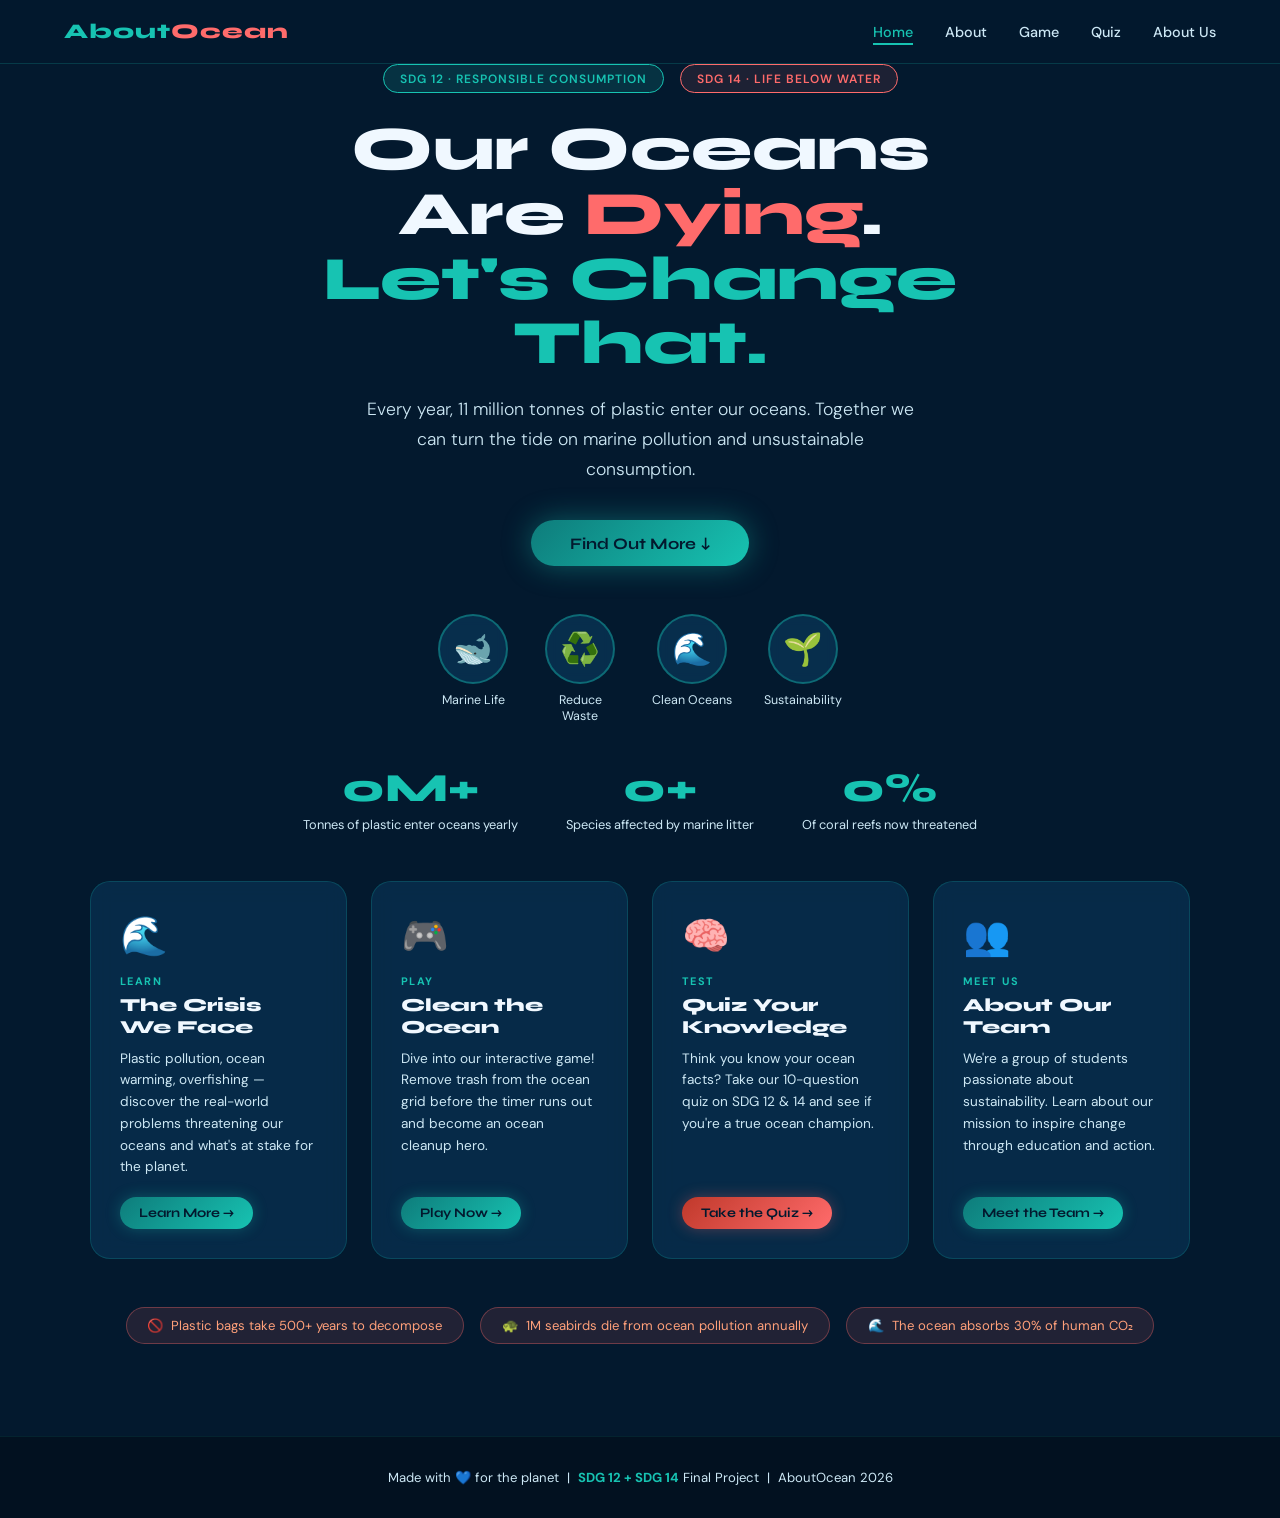
==== commit 8896ac36: "Update index.html" ====
--- a/index.html
+++ b/index.html
@@ -10,7 +10,7 @@
 <body>
  
 <nav>
-  <a href="index.html" class="nav-logo">Ocean<span>Wise</span></a>
+  <a href="index.html" class="nav-logo">About<span>Ocean</span></a>
   <ul class="nav-links" id="navLinks">
     <li><a href="index.html" class="active">Home</a></li>
     <li><a href="about.html">About</a></li>
@@ -105,7 +105,7 @@
 </section>
  
 <footer>
-  <p>Made with 💙 for the planet &nbsp;|&nbsp; <strong>SDG 12 + SDG 14</strong> Final Project &nbsp;|&nbsp; OceanWise 2025</p>
+  <p>Made with 💙 for the planet &nbsp;|&nbsp; <strong>SDG 12 + SDG 14</strong> Final Project &nbsp;|&nbsp; AboutOcean 2026</p>
 </footer>
  
 <script scr="home.js"></script>
--- a/home.css
+++ b/home.css
@@ -50,11 +50,11 @@
   }
   .badge.coral { border-color:var(--coral); color:var(--coral); background:rgba(255,107,107,0.1); }
  
-  .home-title {
-    font-family:'Syne',sans-serif;
-    font-size:clamp(2.8rem,7vw,5.5rem);
-    font-weight:800; line-height:1.05; margin-bottom:1.2rem;
-  }
+.home-title {
+  font-family:'Syne',sans-serif;
+  font-size: calc(clamp(2.8rem, 7vw, 5.5rem) * 0.7);
+  font-weight:800; line-height:1.05; margin-bottom:1.2rem;
+}
   .home-title .accent { color:var(--ocean-cyan); }
   .home-title .accent2 { color:var(--coral); }
  
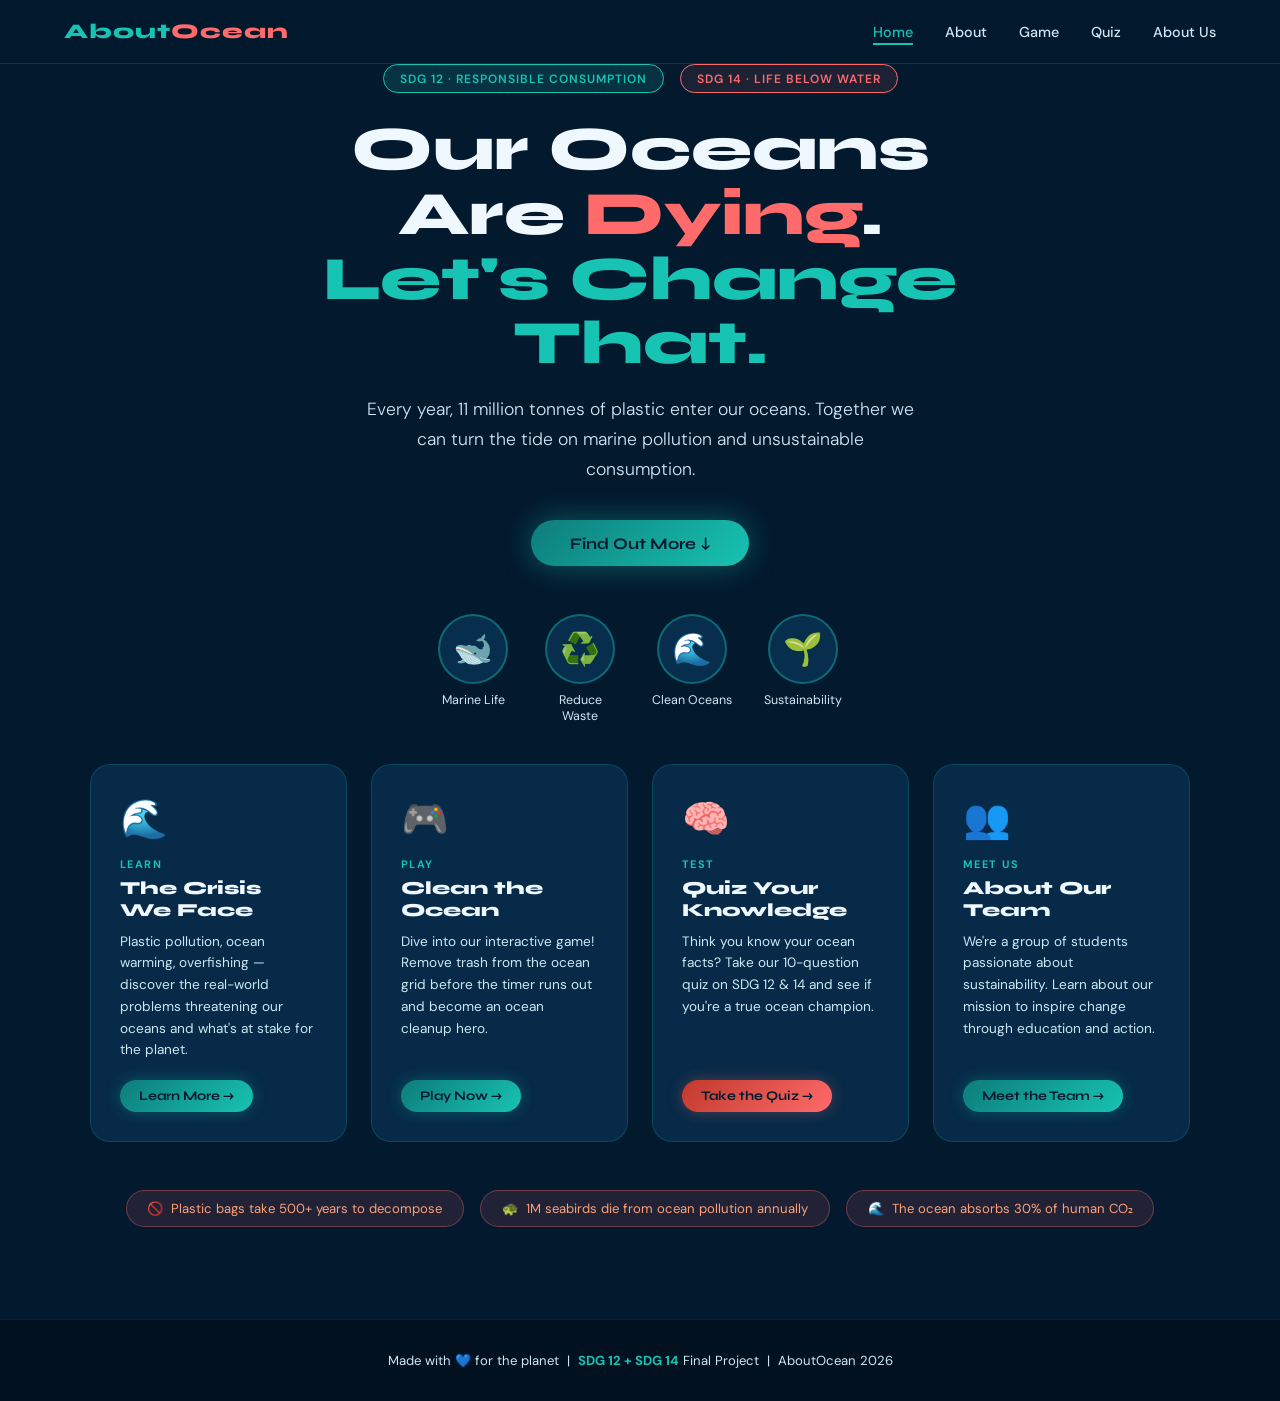
==== commit 5a6c6392: "Update index.html" ====
--- a/index.html
+++ b/index.html
@@ -48,21 +48,7 @@
     <div class="icon-item"><div class="icon-circle">🌱</div><div class="icon-label">Sustainability</div></div>
   </div>
  
-  <!-- Counters -->
-  <div class="counters">
-    <div class="counter-item">
-      <div><span class="counter-num" data-target="11">0</span><span class="counter-suffix">M+</span></div>
-      <div class="counter-label">Tonnes of plastic enter oceans yearly</div>
-    </div>
-    <div class="counter-item">
-      <div><span class="counter-num" data-target="700">0</span><span class="counter-suffix">+</span></div>
-      <div class="counter-label">Species affected by marine litter</div>
-    </div>
-    <div class="counter-item">
-      <div><span class="counter-num" data-target="50">0</span><span class="counter-suffix">%</span></div>
-      <div class="counter-label">Of coral reefs now threatened</div>
-    </div>
-  </div>
+
  
   <!-- Section preview cards -->
   <div class="sections-grid">
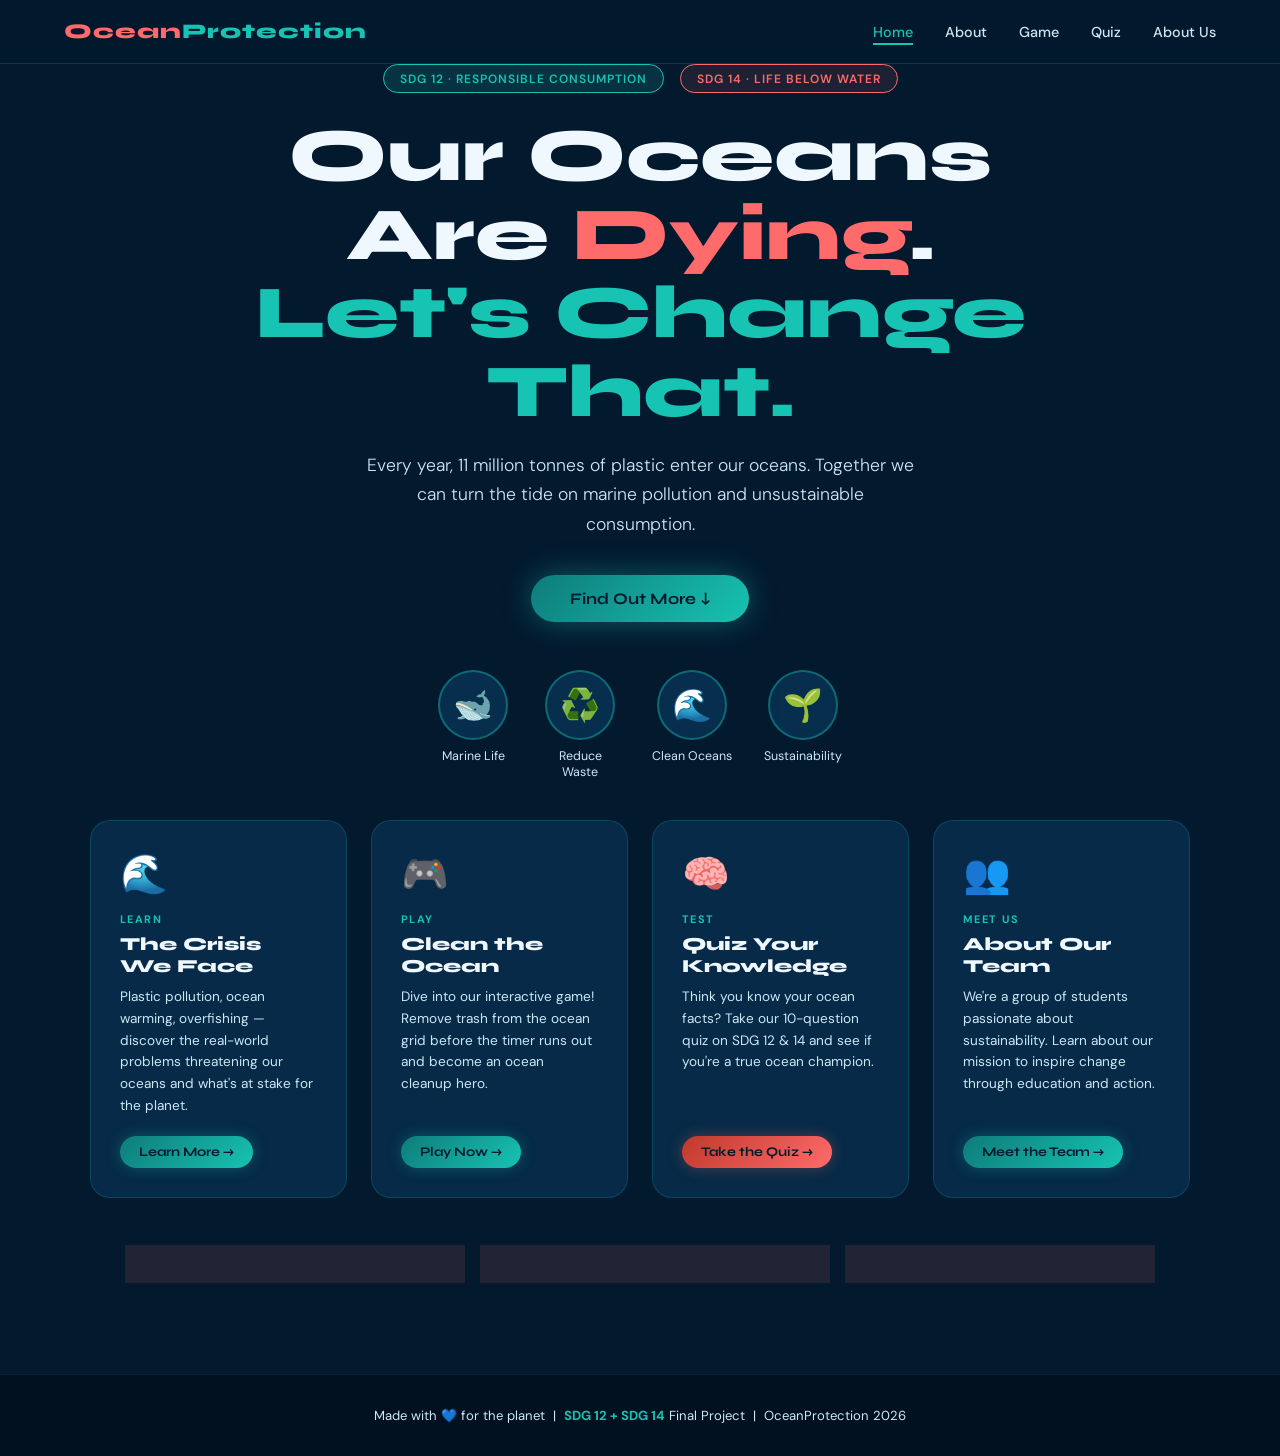
==== commit 71738902: "Update title and footer for OceanProtection" ====
--- a/index.html
+++ b/index.html
@@ -3,14 +3,14 @@
 <head>
 <meta charset="UTF-8">
 <meta name="viewport" content="width=device-width, initial-scale=1.0">
-<title>OceanWise — SDG 12 & 14</title>
+<title>OceanProtection — SDG 12 & 14</title>
 <link href="https://fonts.googleapis.com/css2?family=Syne:wght@400;600;700;800&family=DM+Sans:ital,wght@0,300;0,400;0,500;1,300&display=swap" rel="stylesheet">
 <link rel="stylesheet" href="home.css">
 </head>
 <body>
  
 <nav>
-  <a href="index.html" class="nav-logo">About<span>Ocean</span></a>
+  <a href="index.html" class="nav-logo"><span>Ocean</span>Protection</a>
   <ul class="nav-links" id="navLinks">
     <li><a href="index.html" class="active">Home</a></li>
     <li><a href="about.html">About</a></li>
@@ -91,7 +91,7 @@
 </section>
  
 <footer>
-  <p>Made with 💙 for the planet &nbsp;|&nbsp; <strong>SDG 12 + SDG 14</strong> Final Project &nbsp;|&nbsp; AboutOcean 2026</p>
+  <p>Made with 💙 for the planet &nbsp;|&nbsp; <strong>SDG 12 + SDG 14</strong> Final Project &nbsp;|&nbsp; OceanProtection 2026</p>
 </footer>
  
 <script scr="home.js"></script>
--- a/home.css
+++ b/home.css
@@ -52,7 +52,7 @@
  
 .home-title {
   font-family:'Syne',sans-serif;
-  font-size: calc(clamp(2.8rem, 7vw, 5.5rem) * 0.7);
+  font-size: calc(clamp(2.8rem, 7vw, 5.5rem) * 0.85);
   font-weight:800; line-height:1.05; margin-bottom:1.2rem;
 }
   .home-title .accent { color:var(--ocean-cyan); }
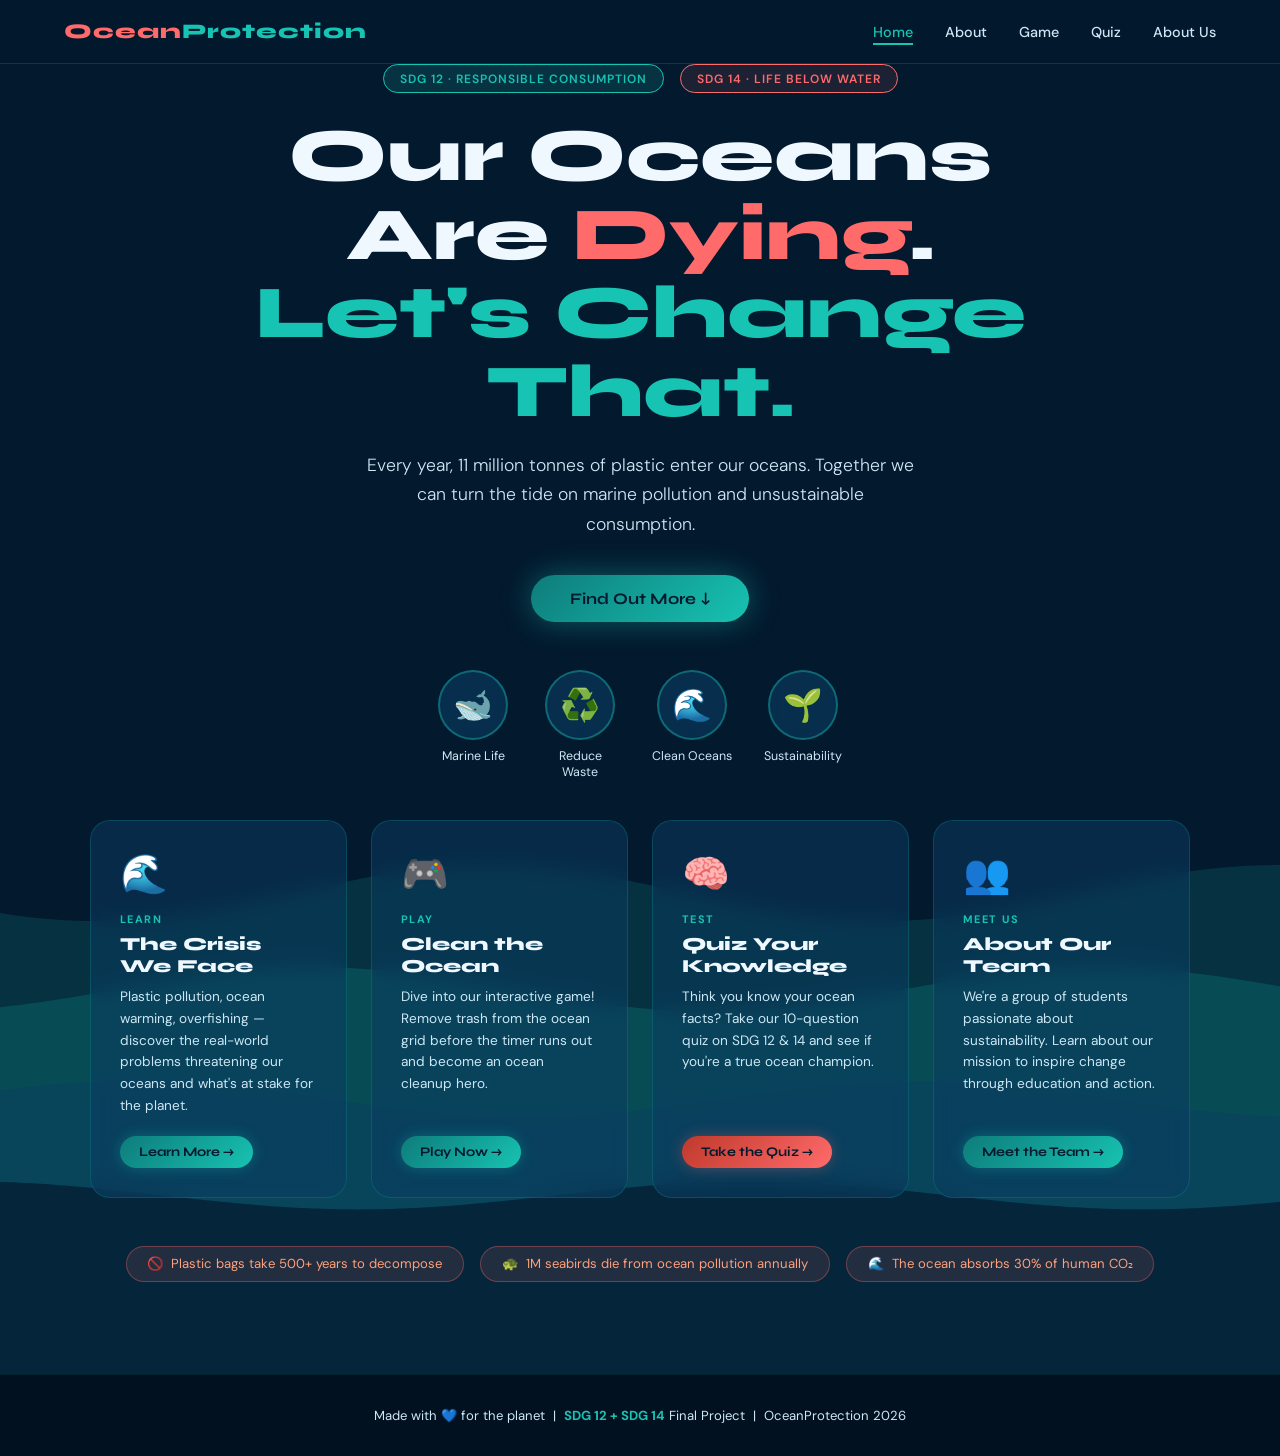
==== commit 74ca2d08: "Update index.html" ====
--- a/index.html
+++ b/index.html
@@ -94,7 +94,7 @@
   <p>Made with 💙 for the planet &nbsp;|&nbsp; <strong>SDG 12 + SDG 14</strong> Final Project &nbsp;|&nbsp; OceanProtection 2026</p>
 </footer>
  
-<script scr="home.js"></script>
+<script src="home.js"></script>
 </body>
 </html>
  
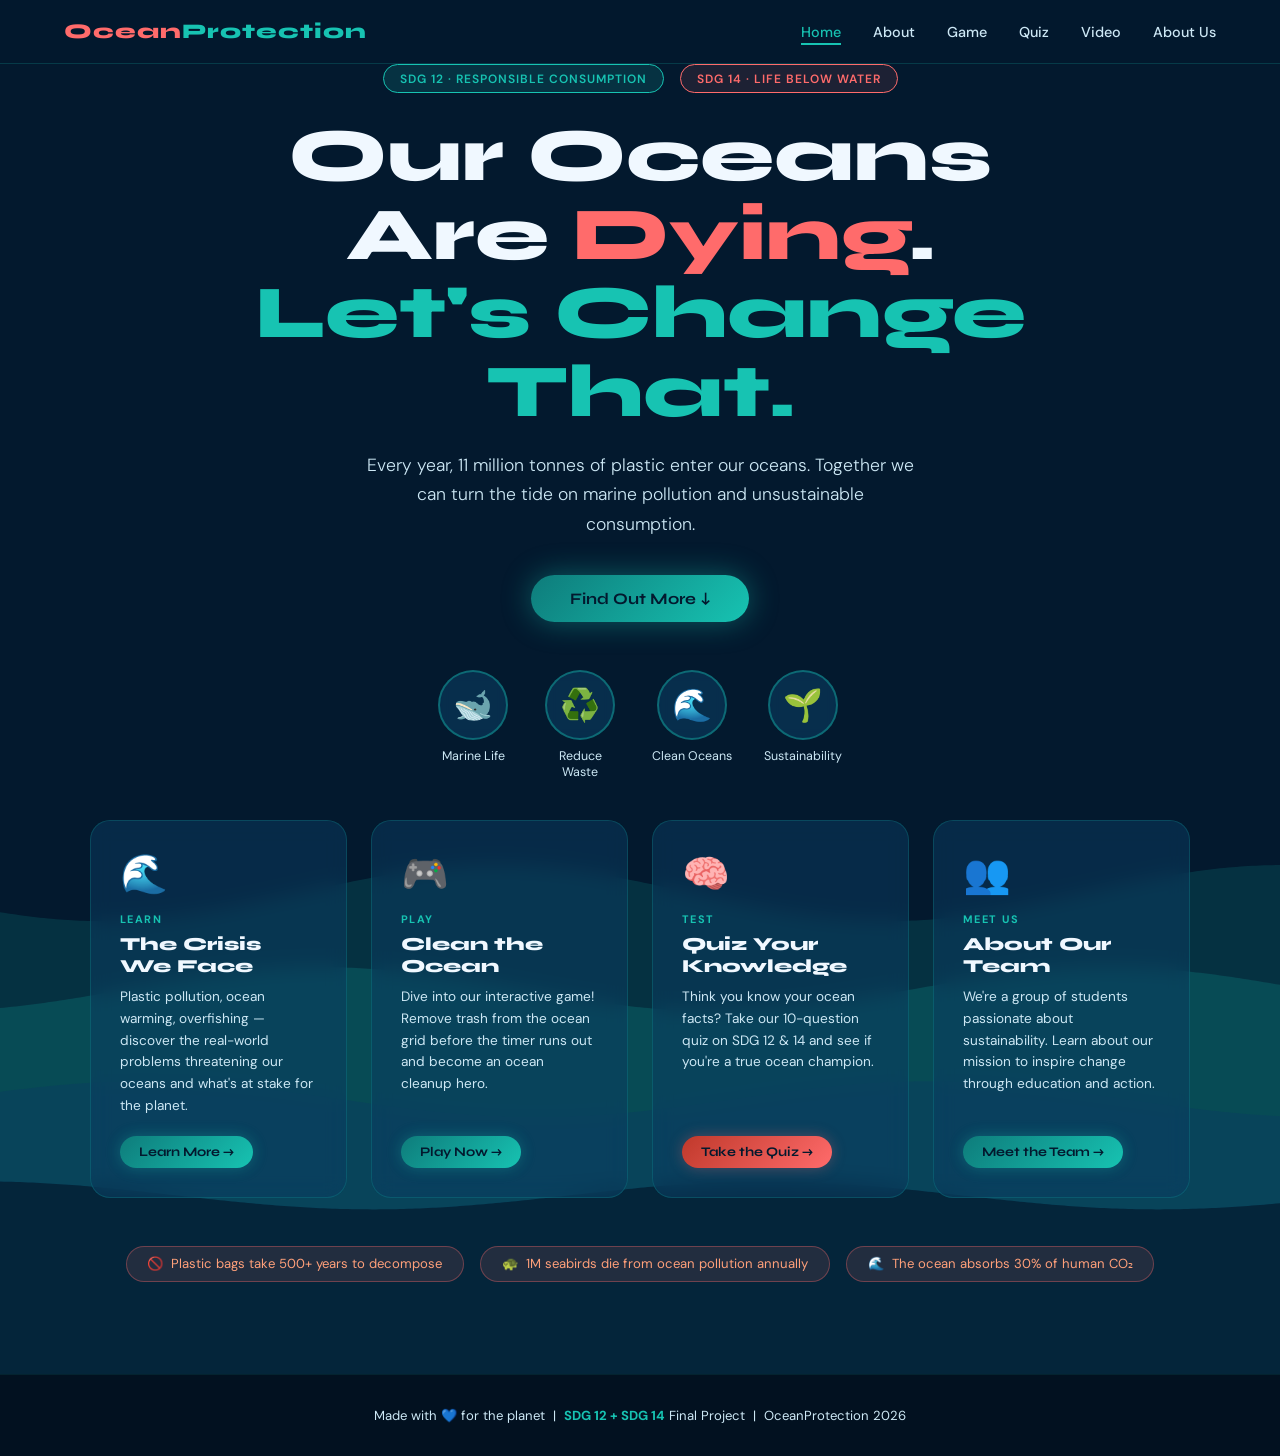
==== commit ce0023bf: "Update index.html" ====
--- a/index.html
+++ b/index.html
@@ -16,6 +16,7 @@
     <li><a href="about.html">About</a></li>
     <li><a href="game.html">Game</a></li>
     <li><a href="quiz.html">Quiz</a></li>
+    <li><a href="video.html">Video</a></li>
     <li><a href="aboutus.html">About Us</a></li>
   </ul>
   <div class="nav-burger" onclick="document.getElementById('navLinks').classList.toggle('open')">
